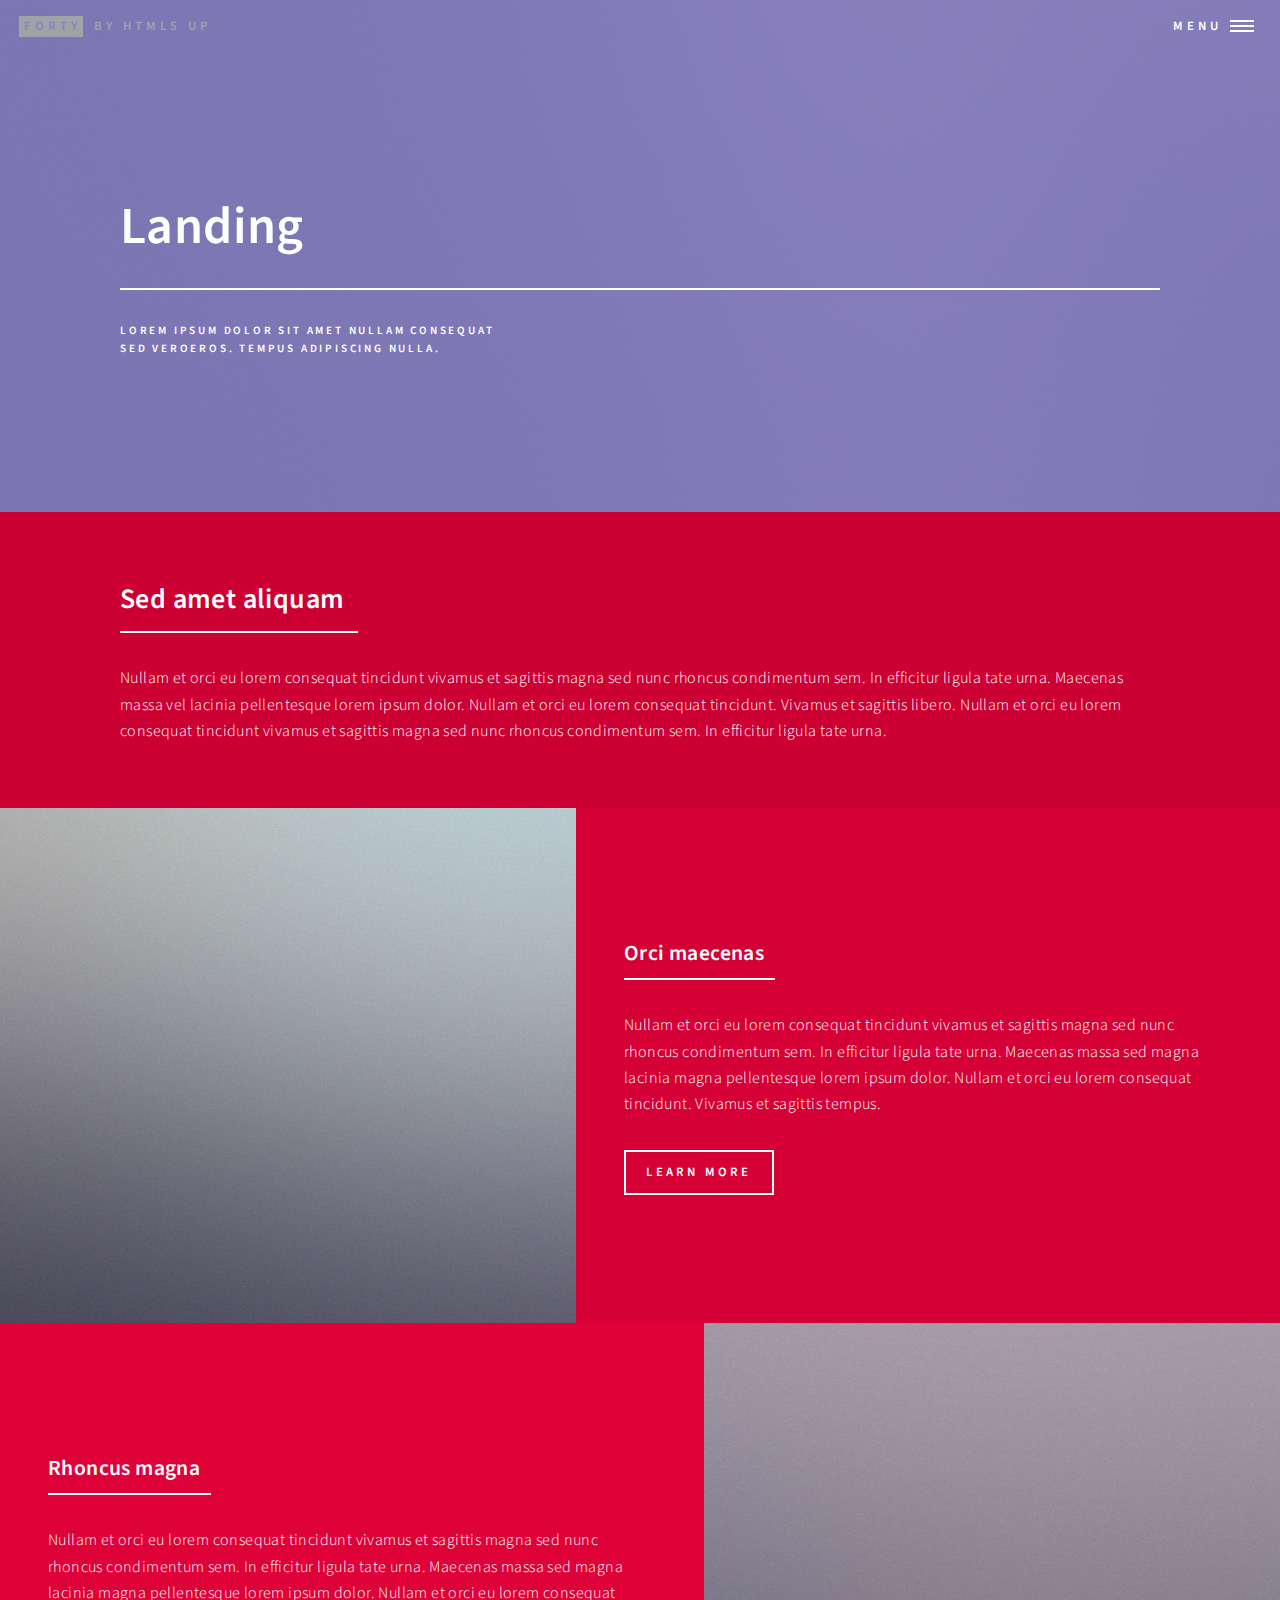
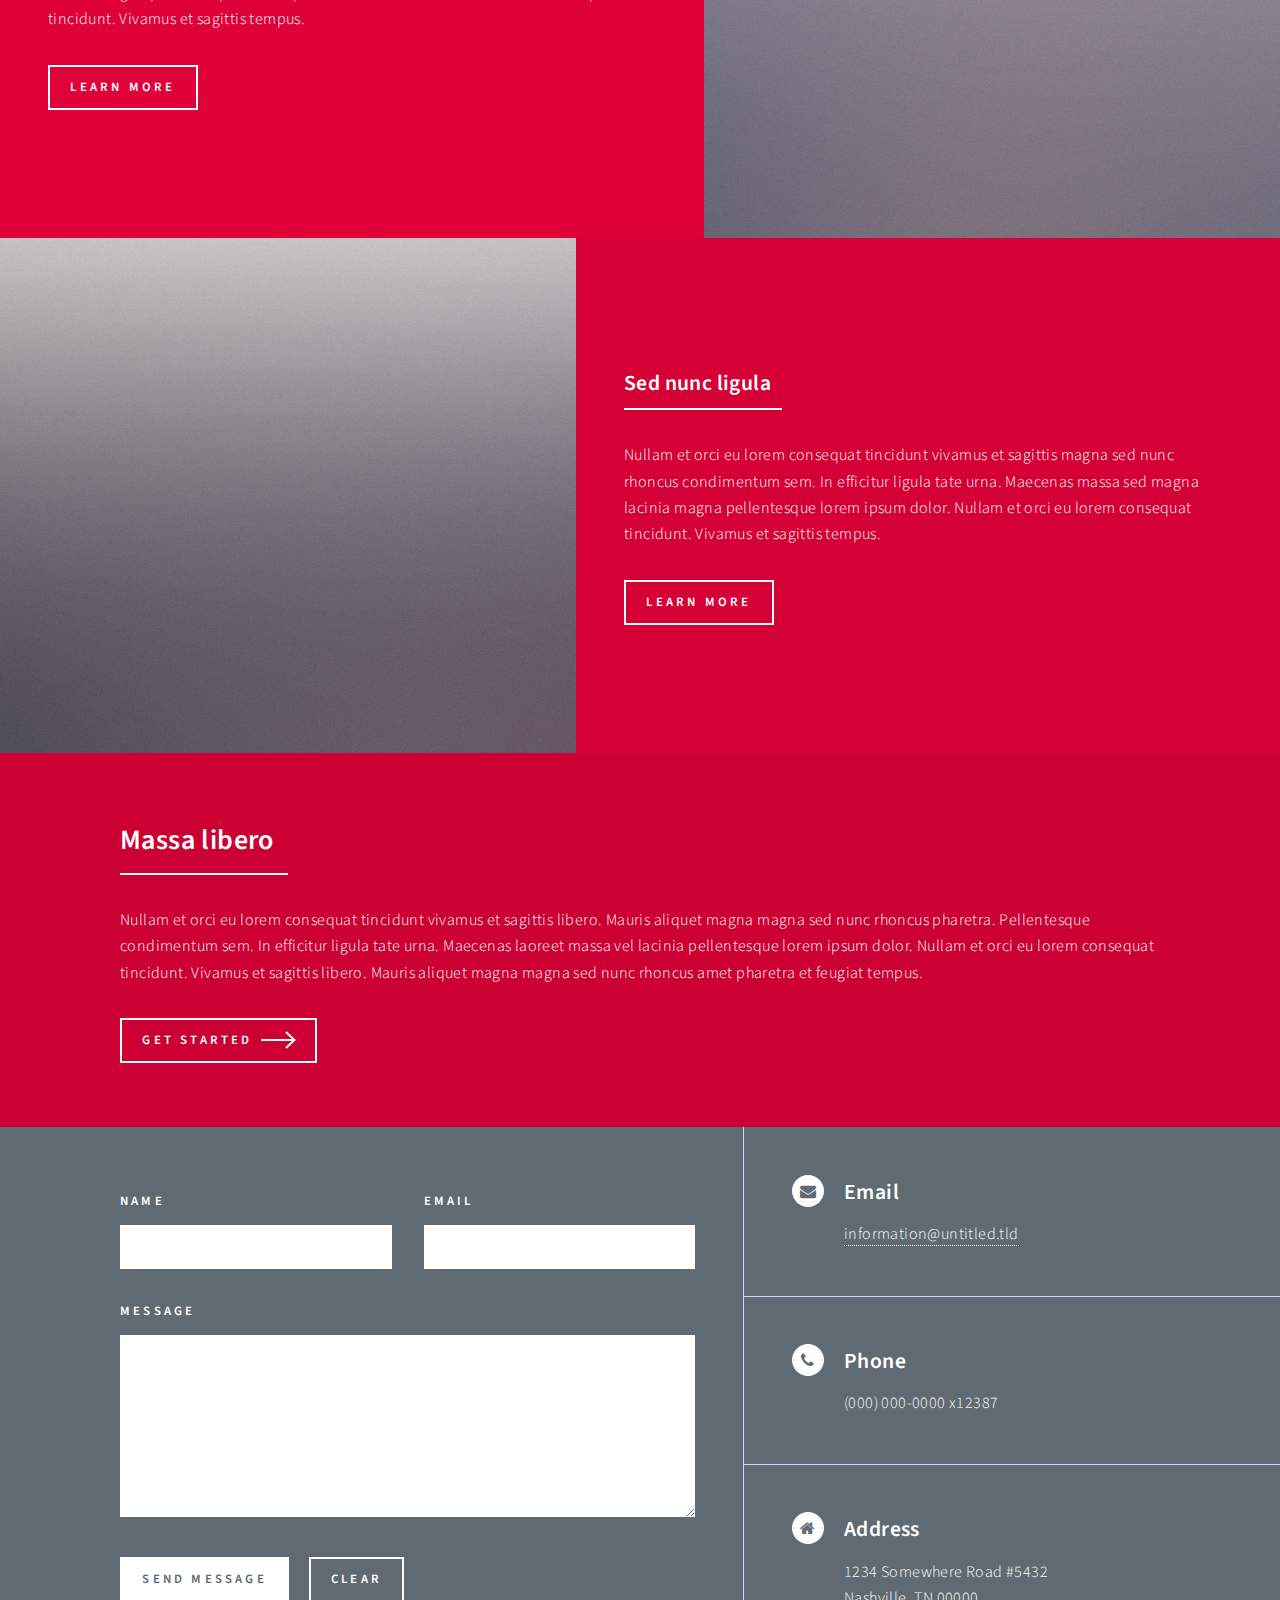
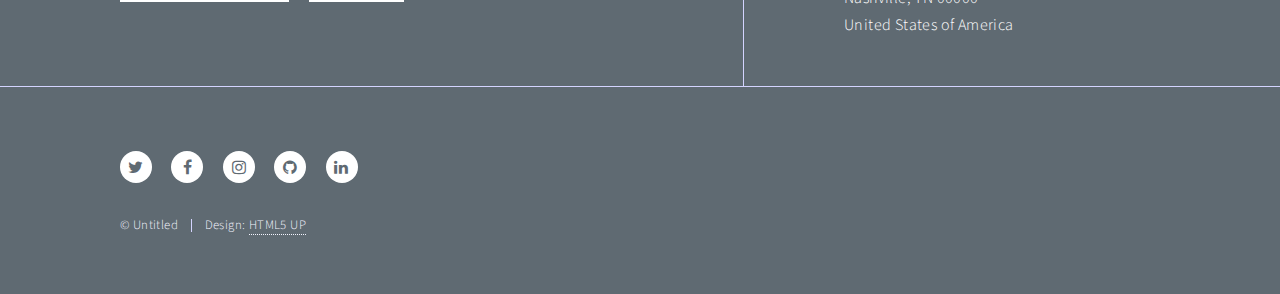
==== class16.html @ 1f958212 "initial commit" ====
<!DOCTYPE HTML>
<!--
	Forty by HTML5 UP
	html5up.net | @ajlkn
	Free for personal and commercial use under the CCA 3.0 license (html5up.net/license)
-->
<html>
	<head>
		<title>Landing - Forty by HTML5 UP</title>
		<meta charset="utf-8" />
		<meta name="viewport" content="width=device-width, initial-scale=1, user-scalable=no" />
		<!--[if lte IE 8]><script src="assets/js/ie/html5shiv.js"></script><![endif]-->
		<link rel="stylesheet" href="assets/css/main.css" />
		<!--[if lte IE 9]><link rel="stylesheet" href="assets/css/ie9.css" /><![endif]-->
		<!--[if lte IE 8]><link rel="stylesheet" href="assets/css/ie8.css" /><![endif]-->
	</head>
	<body>

		<!-- Wrapper -->
			<div id="wrapper">

				<!-- Header -->
				<!-- Note: The "styleN" class below should match that of the banner element. -->
					<header id="header" class="alt style2">
						<a href="index.html" class="logo"><strong>Forty</strong> <span>by HTML5 UP</span></a>
						<nav>
							<a href="#menu">Menu</a>
						</nav>
					</header>

				<!-- Menu -->
					<nav id="menu">
						<ul class="links">
							<li><a href="index.html">Home</a></li>
							<li><a href="landing.html">Landing</a></li>
							<li><a href="generic.html">Generic</a></li>
							<li><a href="elements.html">Elements</a></li>
						</ul>
						<ul class="actions vertical">
							<li><a href="#" class="button special fit">Get Started</a></li>
							<li><a href="#" class="button fit">Log In</a></li>
						</ul>
					</nav>

				<!-- Banner -->
				<!-- Note: The "styleN" class below should match that of the header element. -->
					<section id="banner" class="style2">
						<div class="inner">
							<span class="image">
								<img src="images/pic07.jpg" alt="" />
							</span>
							<header class="major">
								<h1>Landing</h1>
							</header>
							<div class="content">
								<p>Lorem ipsum dolor sit amet nullam consequat<br />
								sed veroeros. tempus adipiscing nulla.</p>
							</div>
						</div>
					</section>

				<!-- Main -->
					<div id="main">

						<!-- One -->
							<section id="one">
								<div class="inner">
									<header class="major">
										<h2>Sed amet aliquam</h2>
									</header>
									<p>Nullam et orci eu lorem consequat tincidunt vivamus et sagittis magna sed nunc rhoncus condimentum sem. In efficitur ligula tate urna. Maecenas massa vel lacinia pellentesque lorem ipsum dolor. Nullam et orci eu lorem consequat tincidunt. Vivamus et sagittis libero. Nullam et orci eu lorem consequat tincidunt vivamus et sagittis magna sed nunc rhoncus condimentum sem. In efficitur ligula tate urna.</p>
								</div>
							</section>

						<!-- Two -->
							<section id="two" class="spotlights">
								<section>
									<a href="generic.html" class="image">
										<img src="images/pic08.jpg" alt="" data-position="center center" />
									</a>
									<div class="content">
										<div class="inner">
											<header class="major">
												<h3>Orci maecenas</h3>
											</header>
											<p>Nullam et orci eu lorem consequat tincidunt vivamus et sagittis magna sed nunc rhoncus condimentum sem. In efficitur ligula tate urna. Maecenas massa sed magna lacinia magna pellentesque lorem ipsum dolor. Nullam et orci eu lorem consequat tincidunt. Vivamus et sagittis tempus.</p>
											<ul class="actions">
												<li><a href="generic.html" class="button">Learn more</a></li>
											</ul>
										</div>
									</div>
								</section>
								<section>
									<a href="generic.html" class="image">
										<img src="images/pic09.jpg" alt="" data-position="top center" />
									</a>
									<div class="content">
										<div class="inner">
											<header class="major">
												<h3>Rhoncus magna</h3>
											</header>
											<p>Nullam et orci eu lorem consequat tincidunt vivamus et sagittis magna sed nunc rhoncus condimentum sem. In efficitur ligula tate urna. Maecenas massa sed magna lacinia magna pellentesque lorem ipsum dolor. Nullam et orci eu lorem consequat tincidunt. Vivamus et sagittis tempus.</p>
											<ul class="actions">
												<li><a href="generic.html" class="button">Learn more</a></li>
											</ul>
										</div>
									</div>
								</section>
								<section>
									<a href="generic.html" class="image">
										<img src="images/pic10.jpg" alt="" data-position="25% 25%" />
									</a>
									<div class="content">
										<div class="inner">
											<header class="major">
												<h3>Sed nunc ligula</h3>
											</header>
											<p>Nullam et orci eu lorem consequat tincidunt vivamus et sagittis magna sed nunc rhoncus condimentum sem. In efficitur ligula tate urna. Maecenas massa sed magna lacinia magna pellentesque lorem ipsum dolor. Nullam et orci eu lorem consequat tincidunt. Vivamus et sagittis tempus.</p>
											<ul class="actions">
												<li><a href="generic.html" class="button">Learn more</a></li>
											</ul>
										</div>
									</div>
								</section>
							</section>

						<!-- Three -->
							<section id="three">
								<div class="inner">
									<header class="major">
										<h2>Massa libero</h2>
									</header>
									<p>Nullam et orci eu lorem consequat tincidunt vivamus et sagittis libero. Mauris aliquet magna magna sed nunc rhoncus pharetra. Pellentesque condimentum sem. In efficitur ligula tate urna. Maecenas laoreet massa vel lacinia pellentesque lorem ipsum dolor. Nullam et orci eu lorem consequat tincidunt. Vivamus et sagittis libero. Mauris aliquet magna magna sed nunc rhoncus amet pharetra et feugiat tempus.</p>
									<ul class="actions">
										<li><a href="generic.html" class="button next">Get Started</a></li>
									</ul>
								</div>
							</section>

					</div>

				<!-- Contact -->
					<section id="contact">
						<div class="inner">
							<section>
								<form method="post" action="#">
									<div class="field half first">
										<label for="name">Name</label>
										<input type="text" name="name" id="name" />
									</div>
									<div class="field half">
										<label for="email">Email</label>
										<input type="text" name="email" id="email" />
									</div>
									<div class="field">
										<label for="message">Message</label>
										<textarea name="message" id="message" rows="6"></textarea>
									</div>
									<ul class="actions">
										<li><input type="submit" value="Send Message" class="special" /></li>
										<li><input type="reset" value="Clear" /></li>
									</ul>
								</form>
							</section>
							<section class="split">
								<section>
									<div class="contact-method">
										<span class="icon alt fa-envelope"></span>
										<h3>Email</h3>
										<a href="#">information@untitled.tld</a>
									</div>
								</section>
								<section>
									<div class="contact-method">
										<span class="icon alt fa-phone"></span>
										<h3>Phone</h3>
										<span>(000) 000-0000 x12387</span>
									</div>
								</section>
								<section>
									<div class="contact-method">
										<span class="icon alt fa-home"></span>
										<h3>Address</h3>
										<span>1234 Somewhere Road #5432<br />
										Nashville, TN 00000<br />
										United States of America</span>
									</div>
								</section>
							</section>
						</div>
					</section>

				<!-- Footer -->
					<footer id="footer">
						<div class="inner">
							<ul class="icons">
								<li><a href="#" class="icon alt fa-twitter"><span class="label">Twitter</span></a></li>
								<li><a href="#" class="icon alt fa-facebook"><span class="label">Facebook</span></a></li>
								<li><a href="#" class="icon alt fa-instagram"><span class="label">Instagram</span></a></li>
								<li><a href="#" class="icon alt fa-github"><span class="label">GitHub</span></a></li>
								<li><a href="#" class="icon alt fa-linkedin"><span class="label">LinkedIn</span></a></li>
							</ul>
							<ul class="copyright">
								<li>&copy; Untitled</li><li>Design: <a href="https://html5up.net">HTML5 UP</a></li>
							</ul>
						</div>
					</footer>

			</div>

		<!-- Scripts -->
			<script src="assets/js/jquery.min.js"></script>
			<script src="assets/js/jquery.scrolly.min.js"></script>
			<script src="assets/js/jquery.scrollex.min.js"></script>
			<script src="assets/js/skel.min.js"></script>
			<script src="assets/js/util.js"></script>
			<!--[if lte IE 8]><script src="assets/js/ie/respond.min.js"></script><![endif]-->
			<script src="assets/js/main.js"></script>

	</body>
</html>
---- assets/css/main.css ----
@import url(font-awesome.min.css);
@import url("https://fonts.googleapis.com/css?family=Source+Sans+Pro:300,300italic,600,600italic");
/*
	Forty by HTML5 UP
	html5up.net | @ajlkn
	Free for personal and commercial use under the CCA 3.0 license (html5up.net/license)
*/
/* Reset */
html, body, div, span, applet, object, iframe, h1, h2, h3, h4, h5, h6, p, blockquote, pre, a, abbr, acronym, address, big, cite, code, del, dfn, em, img, ins, kbd, q, s, samp, small, strike, strong, sub, sup, tt, var, b, u, i, center, dl, dt, dd, ol, ul, li, fieldset, form, label, legend, table, caption, tbody, tfoot, thead, tr, th, td, article, aside, canvas, details, embed, figure, figcaption, footer, header, hgroup, menu, nav, output, ruby, section, summary, time, mark, audio, video {
  margin: 0;
  padding: 0;
  border: 0;
  font-size: 100%;
  font: inherit;
  vertical-align: baseline; }

article, aside, details, figcaption, figure, footer, header, hgroup, menu, nav, section {
  display: block; }

body {
  line-height: 1; }

ol, ul {
  list-style: none; }

blockquote, q {
  quotes: none; }

blockquote:before, blockquote:after, q:before, q:after {
  content: '';
  content: none; }

table {
  border-collapse: collapse;
  border-spacing: 0; }

body {
  -webkit-text-size-adjust: none; }

/* Box Model */
*, *:before, *:after {
  -moz-box-sizing: border-box;
  -webkit-box-sizing: border-box;
  box-sizing: border-box; }

/* Grid */
.row {
  border-bottom: solid 1px transparent;
  -moz-box-sizing: border-box;
  -webkit-box-sizing: border-box;
  box-sizing: border-box; }

.row > * {
  float: left;
  -moz-box-sizing: border-box;
  -webkit-box-sizing: border-box;
  box-sizing: border-box; }

.row:after, .row:before {
  content: '';
  display: block;
  clear: both;
  height: 0; }

.row.uniform > * > :first-child {
  margin-top: 0; }

.row.uniform > * > :last-child {
  margin-bottom: 0; }

.row.\30 \25  > * {
  padding: 0 0 0 0em; }

.row.\30 \25 {
  margin: 0 0 -1px 0em; }

.row.uniform.\30 \25  > * {
  padding: 0em 0 0 0em; }

.row.uniform.\30 \25 {
  margin: 0em 0 -1px 0em; }

.row > * {
  padding: 0 0 0 2em; }

.row {
  margin: 0 0 -1px -2em; }

.row.uniform > * {
  padding: 2em 0 0 2em; }

.row.uniform {
  margin: -2em 0 -1px -2em; }

.row.\32 00\25  > * {
  padding: 0 0 0 4em; }

.row.\32 00\25 {
  margin: 0 0 -1px -4em; }

.row.uniform.\32 00\25  > * {
  padding: 4em 0 0 4em; }

.row.uniform.\32 00\25 {
  margin: -4em 0 -1px -4em; }

.row.\31 50\25  > * {
  padding: 0 0 0 3em; }

.row.\31 50\25 {
  margin: 0 0 -1px -3em; }

.row.uniform.\31 50\25  > * {
  padding: 3em 0 0 3em; }

.row.uniform.\31 50\25 {
  margin: -3em 0 -1px -3em; }

.row.\35 0\25  > * {
  padding: 0 0 0 1em; }

.row.\35 0\25 {
  margin: 0 0 -1px -1em; }

.row.uniform.\35 0\25  > * {
  padding: 1em 0 0 1em; }

.row.uniform.\35 0\25 {
  margin: -1em 0 -1px -1em; }

.row.\32 5\25  > * {
  padding: 0 0 0 0.5em; }

.row.\32 5\25 {
  margin: 0 0 -1px -0.5em; }

.row.uniform.\32 5\25  > * {
  padding: 0.5em 0 0 0.5em; }

.row.uniform.\32 5\25 {
  margin: -0.5em 0 -1px -0.5em; }

.\31 2u, .\31 2u\24 {
  width: 100%;
  clear: none;
  margin-left: 0; }

.\31 1u, .\31 1u\24 {
  width: 91.6666666667%;
  clear: none;
  margin-left: 0; }

.\31 0u, .\31 0u\24 {
  width: 83.3333333333%;
  clear: none;
  margin-left: 0; }

.\39 u, .\39 u\24 {
  width: 75%;
  clear: none;
  margin-left: 0; }

.\38 u, .\38 u\24 {
  width: 66.6666666667%;
  clear: none;
  margin-left: 0; }

.\37 u, .\37 u\24 {
  width: 58.3333333333%;
  clear: none;
  margin-left: 0; }

.\36 u, .\36 u\24 {
  width: 50%;
  clear: none;
  margin-left: 0; }

.\35 u, .\35 u\24 {
  width: 41.6666666667%;
  clear: none;
  margin-left: 0; }

.\34 u, .\34 u\24 {
  width: 33.3333333333%;
  clear: none;
  margin-left: 0; }

.\33 u, .\33 u\24 {
  width: 25%;
  clear: none;
  margin-left: 0; }

.\32 u, .\32 u\24 {
  width: 16.6666666667%;
  clear: none;
  margin-left: 0; }

.\31 u, .\31 u\24 {
  width: 8.3333333333%;
  clear: none;
  margin-left: 0; }

.\31 2u\24  + *,
.\31 1u\24  + *,
.\31 0u\24  + *,
.\39 u\24  + *,
.\38 u\24  + *,
.\37 u\24  + *,
.\36 u\24  + *,
.\35 u\24  + *,
.\34 u\24  + *,
.\33 u\24  + *,
.\32 u\24  + *,
.\31 u\24  + * {
  clear: left; }

.\-11u {
  margin-left: 91.66667%; }

.\-10u {
  margin-left: 83.33333%; }

.\-9u {
  margin-left: 75%; }

.\-8u {
  margin-left: 66.66667%; }

.\-7u {
  margin-left: 58.33333%; }

.\-6u {
  margin-left: 50%; }

.\-5u {
  margin-left: 41.66667%; }

.\-4u {
  margin-left: 33.33333%; }

.\-3u {
  margin-left: 25%; }

.\-2u {
  margin-left: 16.66667%; }

.\-1u {
  margin-left: 8.33333%; }

@media screen and (max-width: 1680px) {
  .row > * {
    padding: 0 0 0 2em; }

  .row {
    margin: 0 0 -1px -2em; }

  .row.uniform > * {
    padding: 2em 0 0 2em; }

  .row.uniform {
    margin: -2em 0 -1px -2em; }

  .row.\32 00\25  > * {
    padding: 0 0 0 4em; }

  .row.\32 00\25 {
    margin: 0 0 -1px -4em; }

  .row.uniform.\32 00\25  > * {
    padding: 4em 0 0 4em; }

  .row.uniform.\32 00\25 {
    margin: -4em 0 -1px -4em; }

  .row.\31 50\25  > * {
    padding: 0 0 0 3em; }

  .row.\31 50\25 {
    margin: 0 0 -1px -3em; }

  .row.uniform.\31 50\25  > * {
    padding: 3em 0 0 3em; }

  .row.uniform.\31 50\25 {
    margin: -3em 0 -1px -3em; }

  .row.\35 0\25  > * {
    padding: 0 0 0 1em; }

  .row.\35 0\25 {
    margin: 0 0 -1px -1em; }

  .row.uniform.\35 0\25  > * {
    padding: 1em 0 0 1em; }

  .row.uniform.\35 0\25 {
    margin: -1em 0 -1px -1em; }

  .row.\32 5\25  > * {
    padding: 0 0 0 0.5em; }

  .row.\32 5\25 {
    margin: 0 0 -1px -0.5em; }

  .row.uniform.\32 5\25  > * {
    padding: 0.5em 0 0 0.5em; }

  .row.uniform.\32 5\25 {
    margin: -0.5em 0 -1px -0.5em; }

  .\31 2u\28xlarge\29, .\31 2u\24\28xlarge\29 {
    width: 100%;
    clear: none;
    margin-left: 0; }

  .\31 1u\28xlarge\29, .\31 1u\24\28xlarge\29 {
    width: 91.6666666667%;
    clear: none;
    margin-left: 0; }

  .\31 0u\28xlarge\29, .\31 0u\24\28xlarge\29 {
    width: 83.3333333333%;
    clear: none;
    margin-left: 0; }

  .\39 u\28xlarge\29, .\39 u\24\28xlarge\29 {
    width: 75%;
    clear: none;
    margin-left: 0; }

  .\38 u\28xlarge\29, .\38 u\24\28xlarge\29 {
    width: 66.6666666667%;
    clear: none;
    margin-left: 0; }

  .\37 u\28xlarge\29, .\37 u\24\28xlarge\29 {
    width: 58.3333333333%;
    clear: none;
    margin-left: 0; }

  .\36 u\28xlarge\29, .\36 u\24\28xlarge\29 {
    width: 50%;
    clear: none;
    margin-left: 0; }

  .\35 u\28xlarge\29, .\35 u\24\28xlarge\29 {
    width: 41.6666666667%;
    clear: none;
    margin-left: 0; }

  .\34 u\28xlarge\29, .\34 u\24\28xlarge\29 {
    width: 33.3333333333%;
    clear: none;
    margin-left: 0; }

  .\33 u\28xlarge\29, .\33 u\24\28xlarge\29 {
    width: 25%;
    clear: none;
    margin-left: 0; }

  .\32 u\28xlarge\29, .\32 u\24\28xlarge\29 {
    width: 16.6666666667%;
    clear: none;
    margin-left: 0; }

  .\31 u\28xlarge\29, .\31 u\24\28xlarge\29 {
    width: 8.3333333333%;
    clear: none;
    margin-left: 0; }

  .\31 2u\24\28xlarge\29  + *,
  .\31 1u\24\28xlarge\29  + *,
  .\31 0u\24\28xlarge\29  + *,
  .\39 u\24\28xlarge\29  + *,
  .\38 u\24\28xlarge\29  + *,
  .\37 u\24\28xlarge\29  + *,
  .\36 u\24\28xlarge\29  + *,
  .\35 u\24\28xlarge\29  + *,
  .\34 u\24\28xlarge\29  + *,
  .\33 u\24\28xlarge\29  + *,
  .\32 u\24\28xlarge\29  + *,
  .\31 u\24\28xlarge\29  + * {
    clear: left; }

  .\-11u\28xlarge\29 {
    margin-left: 91.66667%; }

  .\-10u\28xlarge\29 {
    margin-left: 83.33333%; }

  .\-9u\28xlarge\29 {
    margin-left: 75%; }

  .\-8u\28xlarge\29 {
    margin-left: 66.66667%; }

  .\-7u\28xlarge\29 {
    margin-left: 58.33333%; }

  .\-6u\28xlarge\29 {
    margin-left: 50%; }

  .\-5u\28xlarge\29 {
    margin-left: 41.66667%; }

  .\-4u\28xlarge\29 {
    margin-left: 33.33333%; }

  .\-3u\28xlarge\29 {
    margin-left: 25%; }

  .\-2u\28xlarge\29 {
    margin-left: 16.66667%; }

  .\-1u\28xlarge\29 {
    margin-left: 8.33333%; } }
@media screen and (max-width: 1280px) {
  .row > * {
    padding: 0 0 0 1.5em; }

  .row {
    margin: 0 0 -1px -1.5em; }

  .row.uniform > * {
    padding: 1.5em 0 0 1.5em; }

  .row.uniform {
    margin: -1.5em 0 -1px -1.5em; }

  .row.\32 00\25  > * {
    padding: 0 0 0 3em; }

  .row.\32 00\25 {
    margin: 0 0 -1px -3em; }

  .row.uniform.\32 00\25  > * {
    padding: 3em 0 0 3em; }

  .row.uniform.\32 00\25 {
    margin: -3em 0 -1px -3em; }

  .row.\31 50\25  > * {
    padding: 0 0 0 2.25em; }

  .row.\31 50\25 {
    margin: 0 0 -1px -2.25em; }

  .row.uniform.\31 50\25  > * {
    padding: 2.25em 0 0 2.25em; }

  .row.uniform.\31 50\25 {
    margin: -2.25em 0 -1px -2.25em; }

  .row.\35 0\25  > * {
    padding: 0 0 0 0.75em; }

  .row.\35 0\25 {
    margin: 0 0 -1px -0.75em; }

  .row.uniform.\35 0\25  > * {
    padding: 0.75em 0 0 0.75em; }

  .row.uniform.\35 0\25 {
    margin: -0.75em 0 -1px -0.75em; }

  .row.\32 5\25  > * {
    padding: 0 0 0 0.375em; }

  .row.\32 5\25 {
    margin: 0 0 -1px -0.375em; }

  .row.uniform.\32 5\25  > * {
    padding: 0.375em 0 0 0.375em; }

  .row.uniform.\32 5\25 {
    margin: -0.375em 0 -1px -0.375em; }

  .\31 2u\28large\29, .\31 2u\24\28large\29 {
    width: 100%;
    clear: none;
    margin-left: 0; }

  .\31 1u\28large\29, .\31 1u\24\28large\29 {
    width: 91.6666666667%;
    clear: none;
    margin-left: 0; }

  .\31 0u\28large\29, .\31 0u\24\28large\29 {
    width: 83.3333333333%;
    clear: none;
    margin-left: 0; }

  .\39 u\28large\29, .\39 u\24\28large\29 {
    width: 75%;
    clear: none;
    margin-left: 0; }

  .\38 u\28large\29, .\38 u\24\28large\29 {
    width: 66.6666666667%;
    clear: none;
    margin-left: 0; }

  .\37 u\28large\29, .\37 u\24\28large\29 {
    width: 58.3333333333%;
    clear: none;
    margin-left: 0; }

  .\36 u\28large\29, .\36 u\24\28large\29 {
    width: 50%;
    clear: none;
    margin-left: 0; }

  .\35 u\28large\29, .\35 u\24\28large\29 {
    width: 41.6666666667%;
    clear: none;
    margin-left: 0; }

  .\34 u\28large\29, .\34 u\24\28large\29 {
    width: 33.3333333333%;
    clear: none;
    margin-left: 0; }

  .\33 u\28large\29, .\33 u\24\28large\29 {
    width: 25%;
    clear: none;
    margin-left: 0; }

  .\32 u\28large\29, .\32 u\24\28large\29 {
    width: 16.6666666667%;
    clear: none;
    margin-left: 0; }

  .\31 u\28large\29, .\31 u\24\28large\29 {
    width: 8.3333333333%;
    clear: none;
    margin-left: 0; }

  .\31 2u\24\28large\29  + *,
  .\31 1u\24\28large\29  + *,
  .\31 0u\24\28large\29  + *,
  .\39 u\24\28large\29  + *,
  .\38 u\24\28large\29  + *,
  .\37 u\24\28large\29  + *,
  .\36 u\24\28large\29  + *,
  .\35 u\24\28large\29  + *,
  .\34 u\24\28large\29  + *,
  .\33 u\24\28large\29  + *,
  .\32 u\24\28large\29  + *,
  .\31 u\24\28large\29  + * {
    clear: left; }

  .\-11u\28large\29 {
    margin-left: 91.66667%; }

  .\-10u\28large\29 {
    margin-left: 83.33333%; }

  .\-9u\28large\29 {
    margin-left: 75%; }

  .\-8u\28large\29 {
    margin-left: 66.66667%; }

  .\-7u\28large\29 {
    margin-left: 58.33333%; }

  .\-6u\28large\29 {
    margin-left: 50%; }

  .\-5u\28large\29 {
    margin-left: 41.66667%; }

  .\-4u\28large\29 {
    margin-left: 33.33333%; }

  .\-3u\28large\29 {
    margin-left: 25%; }

  .\-2u\28large\29 {
    margin-left: 16.66667%; }

  .\-1u\28large\29 {
    margin-left: 8.33333%; } }
@media screen and (max-width: 980px) {
  .row > * {
    padding: 0 0 0 1.5em; }

  .row {
    margin: 0 0 -1px -1.5em; }

  .row.uniform > * {
    padding: 1.5em 0 0 1.5em; }

  .row.uniform {
    margin: -1.5em 0 -1px -1.5em; }

  .row.\32 00\25  > * {
    padding: 0 0 0 3em; }

  .row.\32 00\25 {
    margin: 0 0 -1px -3em; }

  .row.uniform.\32 00\25  > * {
    padding: 3em 0 0 3em; }

  .row.uniform.\32 00\25 {
    margin: -3em 0 -1px -3em; }

  .row.\31 50\25  > * {
    padding: 0 0 0 2.25em; }

  .row.\31 50\25 {
    margin: 0 0 -1px -2.25em; }

  .row.uniform.\31 50\25  > * {
    padding: 2.25em 0 0 2.25em; }

  .row.uniform.\31 50\25 {
    margin: -2.25em 0 -1px -2.25em; }

  .row.\35 0\25  > * {
    padding: 0 0 0 0.75em; }

  .row.\35 0\25 {
    margin: 0 0 -1px -0.75em; }

  .row.uniform.\35 0\25  > * {
    padding: 0.75em 0 0 0.75em; }

  .row.uniform.\35 0\25 {
    margin: -0.75em 0 -1px -0.75em; }

  .row.\32 5\25  > * {
    padding: 0 0 0 0.375em; }

  .row.\32 5\25 {
    margin: 0 0 -1px -0.375em; }

  .row.uniform.\32 5\25  > * {
    padding: 0.375em 0 0 0.375em; }

  .row.uniform.\32 5\25 {
    margin: -0.375em 0 -1px -0.375em; }

  .\31 2u\28medium\29, .\31 2u\24\28medium\29 {
    width: 100%;
    clear: none;
    margin-left: 0; }

  .\31 1u\28medium\29, .\31 1u\24\28medium\29 {
    width: 91.6666666667%;
    clear: none;
    margin-left: 0; }

  .\31 0u\28medium\29, .\31 0u\24\28medium\29 {
    width: 83.3333333333%;
    clear: none;
    margin-left: 0; }

  .\39 u\28medium\29, .\39 u\24\28medium\29 {
    width: 75%;
    clear: none;
    margin-left: 0; }

  .\38 u\28medium\29, .\38 u\24\28medium\29 {
    width: 66.6666666667%;
    clear: none;
    margin-left: 0; }

  .\37 u\28medium\29, .\37 u\24\28medium\29 {
    width: 58.3333333333%;
    clear: none;
    margin-left: 0; }

  .\36 u\28medium\29, .\36 u\24\28medium\29 {
    width: 50%;
    clear: none;
    margin-left: 0; }

  .\35 u\28medium\29, .\35 u\24\28medium\29 {
    width: 41.6666666667%;
    clear: none;
    margin-left: 0; }

  .\34 u\28medium\29, .\34 u\24\28medium\29 {
    width: 33.3333333333%;
    clear: none;
    margin-left: 0; }

  .\33 u\28medium\29, .\33 u\24\28medium\29 {
    width: 25%;
    clear: none;
    margin-left: 0; }

  .\32 u\28medium\29, .\32 u\24\28medium\29 {
    width: 16.6666666667%;
    clear: none;
    margin-left: 0; }

  .\31 u\28medium\29, .\31 u\24\28medium\29 {
    width: 8.3333333333%;
    clear: none;
    margin-left: 0; }

  .\31 2u\24\28medium\29  + *,
  .\31 1u\24\28medium\29  + *,
  .\31 0u\24\28medium\29  + *,
  .\39 u\24\28medium\29  + *,
  .\38 u\24\28medium\29  + *,
  .\37 u\24\28medium\29  + *,
  .\36 u\24\28medium\29  + *,
  .\35 u\24\28medium\29  + *,
  .\34 u\24\28medium\29  + *,
  .\33 u\24\28medium\29  + *,
  .\32 u\24\28medium\29  + *,
  .\31 u\24\28medium\29  + * {
    clear: left; }

  .\-11u\28medium\29 {
    margin-left: 91.66667%; }

  .\-10u\28medium\29 {
    margin-left: 83.33333%; }

  .\-9u\28medium\29 {
    margin-left: 75%; }

  .\-8u\28medium\29 {
    margin-left: 66.66667%; }

  .\-7u\28medium\29 {
    margin-left: 58.33333%; }

  .\-6u\28medium\29 {
    margin-left: 50%; }

  .\-5u\28medium\29 {
    margin-left: 41.66667%; }

  .\-4u\28medium\29 {
    margin-left: 33.33333%; }

  .\-3u\28medium\29 {
    margin-left: 25%; }

  .\-2u\28medium\29 {
    margin-left: 16.66667%; }

  .\-1u\28medium\29 {
    margin-left: 8.33333%; } }
@media screen and (max-width: 736px) {
  .row > * {
    padding: 0 0 0 1.25em; }

  .row {
    margin: 0 0 -1px -1.25em; }

  .row.uniform > * {
    padding: 1.25em 0 0 1.25em; }

  .row.uniform {
    margin: -1.25em 0 -1px -1.25em; }

  .row.\32 00\25  > * {
    padding: 0 0 0 2.5em; }

  .row.\32 00\25 {
    margin: 0 0 -1px -2.5em; }

  .row.uniform.\32 00\25  > * {
    padding: 2.5em 0 0 2.5em; }

  .row.uniform.\32 00\25 {
    margin: -2.5em 0 -1px -2.5em; }

  .row.\31 50\25  > * {
    padding: 0 0 0 1.875em; }

  .row.\31 50\25 {
    margin: 0 0 -1px -1.875em; }

  .row.uniform.\31 50\25  > * {
    padding: 1.875em 0 0 1.875em; }

  .row.uniform.\31 50\25 {
    margin: -1.875em 0 -1px -1.875em; }

  .row.\35 0\25  > * {
    padding: 0 0 0 0.625em; }

  .row.\35 0\25 {
    margin: 0 0 -1px -0.625em; }

  .row.uniform.\35 0\25  > * {
    padding: 0.625em 0 0 0.625em; }

  .row.uniform.\35 0\25 {
    margin: -0.625em 0 -1px -0.625em; }

  .row.\32 5\25  > * {
    padding: 0 0 0 0.3125em; }

  .row.\32 5\25 {
    margin: 0 0 -1px -0.3125em; }

  .row.uniform.\32 5\25  > * {
    padding: 0.3125em 0 0 0.3125em; }

  .row.uniform.\32 5\25 {
    margin: -0.3125em 0 -1px -0.3125em; }

  .\31 2u\28small\29, .\31 2u\24\28small\29 {
    width: 100%;
    clear: none;
    margin-left: 0; }

  .\31 1u\28small\29, .\31 1u\24\28small\29 {
    width: 91.6666666667%;
    clear: none;
    margin-left: 0; }

  .\31 0u\28small\29, .\31 0u\24\28small\29 {
    width: 83.3333333333%;
    clear: none;
    margin-left: 0; }

  .\39 u\28small\29, .\39 u\24\28small\29 {
    width: 75%;
    clear: none;
    margin-left: 0; }

  .\38 u\28small\29, .\38 u\24\28small\29 {
    width: 66.6666666667%;
    clear: none;
    margin-left: 0; }

  .\37 u\28small\29, .\37 u\24\28small\29 {
    width: 58.3333333333%;
    clear: none;
    margin-left: 0; }

  .\36 u\28small\29, .\36 u\24\28small\29 {
    width: 50%;
    clear: none;
    margin-left: 0; }

  .\35 u\28small\29, .\35 u\24\28small\29 {
    width: 41.6666666667%;
    clear: none;
    margin-left: 0; }

  .\34 u\28small\29, .\34 u\24\28small\29 {
    width: 33.3333333333%;
    clear: none;
    margin-left: 0; }

  .\33 u\28small\29, .\33 u\24\28small\29 {
    width: 25%;
    clear: none;
    margin-left: 0; }

  .\32 u\28small\29, .\32 u\24\28small\29 {
    width: 16.6666666667%;
    clear: none;
    margin-left: 0; }

  .\31 u\28small\29, .\31 u\24\28small\29 {
    width: 8.3333333333%;
    clear: none;
    margin-left: 0; }

  .\31 2u\24\28small\29  + *,
  .\31 1u\24\28small\29  + *,
  .\31 0u\24\28small\29  + *,
  .\39 u\24\28small\29  + *,
  .\38 u\24\28small\29  + *,
  .\37 u\24\28small\29  + *,
  .\36 u\24\28small\29  + *,
  .\35 u\24\28small\29  + *,
  .\34 u\24\28small\29  + *,
  .\33 u\24\28small\29  + *,
  .\32 u\24\28small\29  + *,
  .\31 u\24\28small\29  + * {
    clear: left; }

  .\-11u\28small\29 {
    margin-left: 91.66667%; }

  .\-10u\28small\29 {
    margin-left: 83.33333%; }

  .\-9u\28small\29 {
    margin-left: 75%; }

  .\-8u\28small\29 {
    margin-left: 66.66667%; }

  .\-7u\28small\29 {
    margin-left: 58.33333%; }

  .\-6u\28small\29 {
    margin-left: 50%; }

  .\-5u\28small\29 {
    margin-left: 41.66667%; }

  .\-4u\28small\29 {
    margin-left: 33.33333%; }

  .\-3u\28small\29 {
    margin-left: 25%; }

  .\-2u\28small\29 {
    margin-left: 16.66667%; }

  .\-1u\28small\29 {
    margin-left: 8.33333%; } }
@media screen and (max-width: 480px) {
  .row > * {
    padding: 0 0 0 1.25em; }

  .row {
    margin: 0 0 -1px -1.25em; }

  .row.uniform > * {
    padding: 1.25em 0 0 1.25em; }

  .row.uniform {
    margin: -1.25em 0 -1px -1.25em; }

  .row.\32 00\25  > * {
    padding: 0 0 0 2.5em; }

  .row.\32 00\25 {
    margin: 0 0 -1px -2.5em; }

  .row.uniform.\32 00\25  > * {
    padding: 2.5em 0 0 2.5em; }

  .row.uniform.\32 00\25 {
    margin: -2.5em 0 -1px -2.5em; }

  .row.\31 50\25  > * {
    padding: 0 0 0 1.875em; }

  .row.\31 50\25 {
    margin: 0 0 -1px -1.875em; }

  .row.uniform.\31 50\25  > * {
    padding: 1.875em 0 0 1.875em; }

  .row.uniform.\31 50\25 {
    margin: -1.875em 0 -1px -1.875em; }

  .row.\35 0\25  > * {
    padding: 0 0 0 0.625em; }

  .row.\35 0\25 {
    margin: 0 0 -1px -0.625em; }

  .row.uniform.\35 0\25  > * {
    padding: 0.625em 0 0 0.625em; }

  .row.uniform.\35 0\25 {
    margin: -0.625em 0 -1px -0.625em; }

  .row.\32 5\25  > * {
    padding: 0 0 0 0.3125em; }

  .row.\32 5\25 {
    margin: 0 0 -1px -0.3125em; }

  .row.uniform.\32 5\25  > * {
    padding: 0.3125em 0 0 0.3125em; }

  .row.uniform.\32 5\25 {
    margin: -0.3125em 0 -1px -0.3125em; }

  .\31 2u\28xsmall\29, .\31 2u\24\28xsmall\29 {
    width: 100%;
    clear: none;
    margin-left: 0; }

  .\31 1u\28xsmall\29, .\31 1u\24\28xsmall\29 {
    width: 91.6666666667%;
    clear: none;
    margin-left: 0; }

  .\31 0u\28xsmall\29, .\31 0u\24\28xsmall\29 {
    width: 83.3333333333%;
    clear: none;
    margin-left: 0; }

  .\39 u\28xsmall\29, .\39 u\24\28xsmall\29 {
    width: 75%;
    clear: none;
    margin-left: 0; }

  .\38 u\28xsmall\29, .\38 u\24\28xsmall\29 {
    width: 66.6666666667%;
    clear: none;
    margin-left: 0; }

  .\37 u\28xsmall\29, .\37 u\24\28xsmall\29 {
    width: 58.3333333333%;
    clear: none;
    margin-left: 0; }

  .\36 u\28xsmall\29, .\36 u\24\28xsmall\29 {
    width: 50%;
    clear: none;
    margin-left: 0; }

  .\35 u\28xsmall\29, .\35 u\24\28xsmall\29 {
    width: 41.6666666667%;
    clear: none;
    margin-left: 0; }

  .\34 u\28xsmall\29, .\34 u\24\28xsmall\29 {
    width: 33.3333333333%;
    clear: none;
    margin-left: 0; }

  .\33 u\28xsmall\29, .\33 u\24\28xsmall\29 {
    width: 25%;
    clear: none;
    margin-left: 0; }

  .\32 u\28xsmall\29, .\32 u\24\28xsmall\29 {
    width: 16.6666666667%;
    clear: none;
    margin-left: 0; }

  .\31 u\28xsmall\29, .\31 u\24\28xsmall\29 {
    width: 8.3333333333%;
    clear: none;
    margin-left: 0; }

  .\31 2u\24\28xsmall\29  + *,
  .\31 1u\24\28xsmall\29  + *,
  .\31 0u\24\28xsmall\29  + *,
  .\39 u\24\28xsmall\29  + *,
  .\38 u\24\28xsmall\29  + *,
  .\37 u\24\28xsmall\29  + *,
  .\36 u\24\28xsmall\29  + *,
  .\35 u\24\28xsmall\29  + *,
  .\34 u\24\28xsmall\29  + *,
  .\33 u\24\28xsmall\29  + *,
  .\32 u\24\28xsmall\29  + *,
  .\31 u\24\28xsmall\29  + * {
    clear: left; }

  .\-11u\28xsmall\29 {
    margin-left: 91.66667%; }

  .\-10u\28xsmall\29 {
    margin-left: 83.33333%; }

  .\-9u\28xsmall\29 {
    margin-left: 75%; }

  .\-8u\28xsmall\29 {
    margin-left: 66.66667%; }

  .\-7u\28xsmall\29 {
    margin-left: 58.33333%; }

  .\-6u\28xsmall\29 {
    margin-left: 50%; }

  .\-5u\28xsmall\29 {
    margin-left: 41.66667%; }

  .\-4u\28xsmall\29 {
    margin-left: 33.33333%; }

  .\-3u\28xsmall\29 {
    margin-left: 25%; }

  .\-2u\28xsmall\29 {
    margin-left: 16.66667%; }

  .\-1u\28xsmall\29 {
    margin-left: 8.33333%; } }
@media screen and (max-width: 360px) {
  .row > * {
    padding: 0 0 0 1.25em; }

  .row {
    margin: 0 0 -1px -1.25em; }

  .row.uniform > * {
    padding: 1.25em 0 0 1.25em; }

  .row.uniform {
    margin: -1.25em 0 -1px -1.25em; }

  .row.\32 00\25  > * {
    padding: 0 0 0 2.5em; }

  .row.\32 00\25 {
    margin: 0 0 -1px -2.5em; }

  .row.uniform.\32 00\25  > * {
    padding: 2.5em 0 0 2.5em; }

  .row.uniform.\32 00\25 {
    margin: -2.5em 0 -1px -2.5em; }

  .row.\31 50\25  > * {
    padding: 0 0 0 1.875em; }

  .row.\31 50\25 {
    margin: 0 0 -1px -1.875em; }

  .row.uniform.\31 50\25  > * {
    padding: 1.875em 0 0 1.875em; }

  .row.uniform.\31 50\25 {
    margin: -1.875em 0 -1px -1.875em; }

  .row.\35 0\25  > * {
    padding: 0 0 0 0.625em; }

  .row.\35 0\25 {
    margin: 0 0 -1px -0.625em; }

  .row.uniform.\35 0\25  > * {
    padding: 0.625em 0 0 0.625em; }

  .row.uniform.\35 0\25 {
    margin: -0.625em 0 -1px -0.625em; }

  .row.\32 5\25  > * {
    padding: 0 0 0 0.3125em; }

  .row.\32 5\25 {
    margin: 0 0 -1px -0.3125em; }

  .row.uniform.\32 5\25  > * {
    padding: 0.3125em 0 0 0.3125em; }

  .row.uniform.\32 5\25 {
    margin: -0.3125em 0 -1px -0.3125em; }

  .\31 2u\28xxsmall\29, .\31 2u\24\28xxsmall\29 {
    width: 100%;
    clear: none;
    margin-left: 0; }

  .\31 1u\28xxsmall\29, .\31 1u\24\28xxsmall\29 {
    width: 91.6666666667%;
    clear: none;
    margin-left: 0; }

  .\31 0u\28xxsmall\29, .\31 0u\24\28xxsmall\29 {
    width: 83.3333333333%;
    clear: none;
    margin-left: 0; }

  .\39 u\28xxsmall\29, .\39 u\24\28xxsmall\29 {
    width: 75%;
    clear: none;
    margin-left: 0; }

  .\38 u\28xxsmall\29, .\38 u\24\28xxsmall\29 {
    width: 66.6666666667%;
    clear: none;
    margin-left: 0; }

  .\37 u\28xxsmall\29, .\37 u\24\28xxsmall\29 {
    width: 58.3333333333%;
    clear: none;
    margin-left: 0; }

  .\36 u\28xxsmall\29, .\36 u\24\28xxsmall\29 {
    width: 50%;
    clear: none;
    margin-left: 0; }

  .\35 u\28xxsmall\29, .\35 u\24\28xxsmall\29 {
    width: 41.6666666667%;
    clear: none;
    margin-left: 0; }

  .\34 u\28xxsmall\29, .\34 u\24\28xxsmall\29 {
    width: 33.3333333333%;
    clear: none;
    margin-left: 0; }

  .\33 u\28xxsmall\29, .\33 u\24\28xxsmall\29 {
    width: 25%;
    clear: none;
    margin-left: 0; }

  .\32 u\28xxsmall\29, .\32 u\24\28xxsmall\29 {
    width: 16.6666666667%;
    clear: none;
    margin-left: 0; }

  .\31 u\28xxsmall\29, .\31 u\24\28xxsmall\29 {
    width: 8.3333333333%;
    clear: none;
    margin-left: 0; }

  .\31 2u\24\28xxsmall\29  + *,
  .\31 1u\24\28xxsmall\29  + *,
  .\31 0u\24\28xxsmall\29  + *,
  .\39 u\24\28xxsmall\29  + *,
  .\38 u\24\28xxsmall\29  + *,
  .\37 u\24\28xxsmall\29  + *,
  .\36 u\24\28xxsmall\29  + *,
  .\35 u\24\28xxsmall\29  + *,
  .\34 u\24\28xxsmall\29  + *,
  .\33 u\24\28xxsmall\29  + *,
  .\32 u\24\28xxsmall\29  + *,
  .\31 u\24\28xxsmall\29  + * {
    clear: left; }

  .\-11u\28xxsmall\29 {
    margin-left: 91.66667%; }

  .\-10u\28xxsmall\29 {
    margin-left: 83.33333%; }

  .\-9u\28xxsmall\29 {
    margin-left: 75%; }

  .\-8u\28xxsmall\29 {
    margin-left: 66.66667%; }

  .\-7u\28xxsmall\29 {
    margin-left: 58.33333%; }

  .\-6u\28xxsmall\29 {
    margin-left: 50%; }

  .\-5u\28xxsmall\29 {
    margin-left: 41.66667%; }

  .\-4u\28xxsmall\29 {
    margin-left: 33.33333%; }

  .\-3u\28xxsmall\29 {
    margin-left: 25%; }

  .\-2u\28xxsmall\29 {
    margin-left: 16.66667%; }

  .\-1u\28xxsmall\29 {
    margin-left: 8.33333%; } }
/* Basic */
@-ms-viewport {
  width: device-width; }
body {
  -ms-overflow-style: scrollbar; }

@media screen and (max-width: 480px) {
  html, body {
    min-width: 320px; } }
body {
  background: #5f6a72; }
  body.is-loading *, body.is-loading *:before, body.is-loading *:after {
    -moz-animation: none !important;
    -webkit-animation: none !important;
    -ms-animation: none !important;
    animation: none !important;
    -moz-transition: none !important;
    -webkit-transition: none !important;
    -ms-transition: none !important;
    transition: none !important; }

/* Type */
body, input, select, textarea {
  color: #ffffff;
  font-family: "Source Sans Pro", Helvetica, sans-serif;
  font-size: 17pt;
  font-weight: 300;
  letter-spacing: 0.025em;
  line-height: 1.65; }
  @media screen and (max-width: 1680px) {
    body, input, select, textarea {
      font-size: 14pt; } }
  @media screen and (max-width: 1280px) {
    body, input, select, textarea {
      font-size: 12pt; } }
  @media screen and (max-width: 360px) {
    body, input, select, textarea {
      font-size: 11pt; } }

a {
  -moz-transition: color 0.2s ease-in-out, border-bottom-color 0.2s ease-in-out;
  -webkit-transition: color 0.2s ease-in-out, border-bottom-color 0.2s ease-in-out;
  -ms-transition: color 0.2s ease-in-out, border-bottom-color 0.2s ease-in-out;
  transition: color 0.2s ease-in-out, border-bottom-color 0.2s ease-in-out;
  border-bottom: dotted 1px;
  color: inherit;
  text-decoration: none; }
  a:hover {
    border-bottom-color: transparent;
    color: #a0a3a5 !important; }
  a:active {
    color: #7c7c7c !important; }

strong, b {
  color: #ffffff;
  font-weight: 600; }

em, i {
  font-style: italic; }

p {
  margin: 0 0 2em 0; }

h1, h2, h3, h4, h5, h6 {
  color: #ffffff;
  font-weight: 600;
  line-height: 1.65;
  margin: 0 0 1em 0; }
  h1 a, h2 a, h3 a, h4 a, h5 a, h6 a {
    color: inherit;
    border-bottom: 0; }

h1 {
  font-size: 2.5em; }

h2 {
  font-size: 1.75em; }

h3 {
  font-size: 1.35em; }

h4 {
  font-size: 1.1em; }

h5 {
  font-size: 0.9em; }

h6 {
  font-size: 0.7em; }

@media screen and (max-width: 736px) {
  h1 {
    font-size: 2em; }

  h2 {
    font-size: 1.5em; }

  h3 {
    font-size: 1.25em; } }
sub {
  font-size: 0.8em;
  position: relative;
  top: 0.5em; }

sup {
  font-size: 0.8em;
  position: relative;
  top: -0.5em; }

blockquote {
  border-left: solid 4px #d4d4ff;
  font-style: italic;
  margin: 0 0 2em 0;
  padding: 0.5em 0 0.5em 2em; }

code {
  background: white;
  font-family: "Courier New", monospace;
  font-size: 0.9em;
  margin: 0 0.25em;
  padding: 0.25em 0.65em; }

pre {
  -webkit-overflow-scrolling: touch;
  font-family: "Courier New", monospace;
  font-size: 0.9em;
  margin: 0 0 2em 0; }
  pre code {
    display: block;
    line-height: 1.75;
    padding: 1em 1.5em;
    overflow-x: auto; }

hr {
  border: 0;
  border-bottom: solid 1px #d4d4ff;
  margin: 2em 0; }
  hr.major {
    margin: 3em 0; }

.align-left {
  text-align: left; }

.align-center {
  text-align: center; }

.align-right {
  text-align: right; }

/* Section/Article */
section.special, article.special {
  text-align: center; }

header.major {
  width: -moz-max-content;
  width: -webkit-max-content;
  width: -ms-max-content;
  width: max-content;
  margin-bottom: 2em; }
  header.major > :first-child {
    margin-bottom: 0;
    width: calc(100% + 0.5em); }
    header.major > :first-child:after {
      content: '';
      background-color: #ffffff;
      display: block;
      height: 2px;
      margin: 0.325em 0 0.5em 0;
      width: 100%; }
  header.major > p {
    font-size: 0.7em;
    font-weight: 600;
    letter-spacing: 0.25em;
    margin-bottom: 0;
    text-transform: uppercase; }
  body.is-ie header.major > :first-child:after {
    max-width: 9em; }
  body.is-ie header.major > h1:after {
    max-width: 100% !important; }
@media screen and (max-width: 736px) {
  header.major > p br {
    display: none; } }

/* Form */
form {
  margin: 0 0 2em 0; }
  form .field {
    margin: 0 0 2em 0; }
    form .field.half {
      width: 50%;
      float: left;
      padding: 0 0 0 1em; }
      form .field.half.first {
        padding: 0 1em 0 0; }
  form > .actions {
    margin: 2.5em 0 0 0 !important; }
  @media screen and (max-width: 736px) {
    form .field {
      margin: 0 0 1.5em 0; }
      form .field.half {
        padding: 0 0 0 0.75em; }
        form .field.half.first {
          padding: 0 0.75em 0 0; }
    form > .actions {
      margin: 2em 0 0 0 !important; } }
  @media screen and (max-width: 480px) {
    form .field.half {
      width: 100%;
      float: none;
      padding: 0; }
      form .field.half.first {
        padding: 0; } }

label {
  color: #ffffff;
  display: block;
  font-size: 0.8em;
  font-weight: 600;
  letter-spacing: 0.25em;
  margin: 0 0 1em 0;
  text-transform: uppercase; }

input[type="text"],
input[type="password"],
input[type="email"],
input[type="tel"],
input[type="search"],
input[type="url"],
select,
textarea {
  -moz-appearance: none;
  -webkit-appearance: none;
  -ms-appearance: none;
  appearance: none;
  background: white;
  border: none;
  border-radius: 0;
  color: #5f6a72;
  display: block;
  outline: 0;
  padding: 0 1em;
  text-decoration: none;
  font-weight: bold;
  width: 100%; }
  input[type="text"]:invalid,
  input[type="password"]:invalid,
  input[type="email"]:invalid,
  input[type="tel"]:invalid,
  input[type="search"]:invalid,
  input[type="url"]:invalid,
  select:invalid,
  textarea:invalid {
    box-shadow: none; }
  input[type="text"]:focus,
  input[type="password"]:focus,
  input[type="email"]:focus,
  input[type="tel"]:focus,
  input[type="search"]:focus,
  input[type="url"]:focus,
  select:focus,
  textarea:focus {
    border-color: #a0a3a5;
    box-shadow: 0 0 0 2px #a0a3a5; }

.select-wrapper {
  text-decoration: none;
  display: block;
  position: relative; }
  .select-wrapper:before {
    -moz-osx-font-smoothing: grayscale;
    -webkit-font-smoothing: antialiased;
    font-family: FontAwesome;
    font-style: normal;
    font-weight: normal;
    text-transform: none !important; }
  .select-wrapper:before {
    color: #d4d4ff;
    content: '\f078';
    display: block;
    height: 2.75em;
    line-height: 2.75em;
    pointer-events: none;
    position: absolute;
    right: 0;
    text-align: center;
    top: 0;
    width: 2.75em; }
  .select-wrapper select::-ms-expand {
    display: none; }

input[type="text"],
input[type="password"],
input[type="email"],
input[type="tel"],
input[type="search"],
input[type="url"],
select {
  height: 2.75em; }

textarea {
  padding: 0.75em 1em; }

input[type="checkbox"],
input[type="radio"] {
  -moz-appearance: none;
  -webkit-appearance: none;
  -ms-appearance: none;
  appearance: none;
  display: block;
  float: left;
  margin-right: -2em;
  opacity: 0;
  width: 1em;
  z-index: -1; }
  input[type="checkbox"] + label,
  input[type="radio"] + label {
    text-decoration: none;
    color: #ffffff;
    cursor: pointer;
    display: inline-block;
    font-weight: 300;
    padding-left: 2.65em;
    padding-right: 0.75em;
    position: relative; }
    input[type="checkbox"] + label:before,
    input[type="radio"] + label:before {
      -moz-osx-font-smoothing: grayscale;
      -webkit-font-smoothing: antialiased;
      font-family: FontAwesome;
      font-style: normal;
      font-weight: normal;
      text-transform: none !important; }
    input[type="checkbox"] + label:before,
    input[type="radio"] + label:before {
      background: white;
      content: '';
      display: inline-block;
      height: 1.65em;
      left: 0;
      letter-spacing: 0;
      line-height: 1.58125em;
      position: absolute;
      text-align: center;
      top: 0;
      width: 1.65em; }
  input[type="checkbox"]:checked + label:before,
  input[type="radio"]:checked + label:before {
    background: #ffffff;
    border-color: #a0a3a5;
    content: '\f00c';
    color: #5f6a72; }
  input[type="checkbox"]:focus + label:before,
  input[type="radio"]:focus + label:before {
    box-shadow: 0 0 0 2px #a0a3a5; }

input[type="radio"] + label:before {
  border-radius: 100%; }

::-webkit-input-placeholder {
  color: #5f6a72 !important;
  opacity: 1.0; }

:-moz-placeholder {
  color: #5f6a72 !important;
  opacity: 1.0; }

::-moz-placeholder {
  color: #5f6a72 !important;
  opacity: 1.0; }

:-ms-input-placeholder {
  color: #5f6a72 !important;
  opacity: 1.0; }

.formerize-placeholder {
  color: #5f6a72 !important;
  opacity: 1.0; }

/* Box */
.box {
  border: solid 1px #d4d4ff;
  margin-bottom: 2em;
  padding: 1.5em; }
  .box > :last-child,
  .box > :last-child > :last-child,
  .box > :last-child > :last-child > :last-child {
    margin-bottom: 0; }
  .box.alt {
    border: 0;
    border-radius: 0;
    padding: 0; }

/* Icon */
.icon {
  text-decoration: none;
  border-bottom: none;
  position: relative; }
  .icon:before {
    -moz-osx-font-smoothing: grayscale;
    -webkit-font-smoothing: antialiased;
    font-family: FontAwesome;
    font-style: normal;
    font-weight: normal;
    text-transform: none !important; }
  .icon > .label {
    display: none; }
  .icon.alt:before {
    background-color: #ffffff;
    border-radius: 100%;
    color: #5f6a72;
    display: inline-block;
    height: 2em;
    line-height: 2em;
    text-align: center;
    width: 2em; }

a.icon.alt:before {
  -moz-transition: background-color 0.2s ease-in-out;
  -webkit-transition: background-color 0.2s ease-in-out;
  -ms-transition: background-color 0.2s ease-in-out;
  transition: background-color 0.2s ease-in-out; }
a.icon.alt:hover:before {
  background-color: #6fc3df; }
a.icon.alt:active:before {
  background-color: #37a6cb; }

/* Image */
.image {
  border: 0;
  display: inline-block;
  position: relative; }
  .image img {
    display: block; }
  .image.left, .image.right {
    max-width: 30%; }
    .image.left img, .image.right img {
      width: 100%; }
  .image.left {
    float: left;
    margin: 0 1.5em 1.25em 0;
    top: 0.25em; }
  .image.right {
    float: right;
    margin: 0 0 1.25em 1.5em;
    top: 0.25em; }
  .image.fit {
    display: block;
    margin: 0 0 2em 0;
    width: 100%; }
    .image.fit img {
      width: 100%; }
  .image.main {
    display: block;
    margin: 2.5em 0;
    width: 100%; }
    .image.main img {
      width: 100%; }
    @media screen and (max-width: 736px) {
      .image.main {
        margin: 1.5em 0; } }

/* List */
ol {
  list-style: decimal;
  margin: 0 0 2em 0;
  padding-left: 1.25em; }
  ol li {
    padding-left: 0.25em; }

ul {
  list-style: disc;
  margin: 0 0 2em 0;
  padding-left: 1em; }
  ul li {
    padding-left: 0.5em; }
  ul.alt {
    list-style: none;
    padding-left: 0; }
    ul.alt li {
      border-top: solid 1px #d4d4ff;
      padding: 0.5em 0; }
      ul.alt li:first-child {
        border-top: 0;
        padding-top: 0; }
  ul.icons {
    cursor: default;
    list-style: none;
    padding-left: 0; }
    ul.icons li {
      display: inline-block;
      padding: 0 1em 0 0; }
      ul.icons li:last-child {
        padding-right: 0; }
    @media screen and (max-width: 736px) {
      ul.icons li {
        padding: 0 0.75em 0 0; } }
  ul.actions {
    cursor: default;
    list-style: none;
    padding-left: 0; }
    ul.actions li {
      display: inline-block;
      padding: 0 1em 0 0;
      vertical-align: middle; }
      ul.actions li:last-child {
        padding-right: 0; }
    ul.actions.small li {
      padding: 0 1em 0 0; }
    ul.actions.vertical li {
      display: block;
      padding: 1em 0 0 0; }
      ul.actions.vertical li:first-child {
        padding-top: 0; }
      ul.actions.vertical li > * {
        margin-bottom: 0; }
    ul.actions.vertical.small li:first-child {
      padding-top: 0; }
    ul.actions.fit {
      display: table;
      margin-left: -1em;
      padding: 0;
      table-layout: fixed;
      width: calc(100% + 1em); }
      ul.actions.fit li {
        display: table-cell;
        padding: 0 0 0 1em; }
        ul.actions.fit li > * {
          margin-bottom: 0; }
      ul.actions.fit.small {
        margin-left: -1em;
        width: calc(100% + 1em); }
        ul.actions.fit.small li {
          padding: 0 0 0 1em; }
  ul.pagination {
    cursor: default;
    list-style: none;
    padding-left: 0; }
    ul.pagination li {
      display: inline-block;
      padding-left: 0;
      vertical-align: middle; }
      ul.pagination li > .page {
        -moz-transition: background-color 0.2s ease-in-out, color 0.2s ease-in-out;
        -webkit-transition: background-color 0.2s ease-in-out, color 0.2s ease-in-out;
        -ms-transition: background-color 0.2s ease-in-out, color 0.2s ease-in-out;
        transition: background-color 0.2s ease-in-out, color 0.2s ease-in-out;
        border-bottom: 0;
        display: inline-block;
        font-size: 0.8em;
        font-weight: 600;
        height: 1.5em;
        line-height: 1.5em;
        margin: 0 0.125em;
        min-width: 1.5em;
        padding: 0 0.5em;
        text-align: center; }
        ul.pagination li > .page.active {
          background-color: #ffffff;
          color: #5f6a72; }
          ul.pagination li > .page.active:hover {
            background-color: #a0a3a5;
            color: #5f6a72 !important; }
          ul.pagination li > .page.active:active {
            background-color: #7c7c7c; }
      ul.pagination li:first-child {
        padding-right: 0.75em; }
      ul.pagination li:last-child {
        padding-left: 0.75em; }
    @media screen and (max-width: 480px) {
      ul.pagination li:nth-child(n+2):nth-last-child(n+2) {
        display: none; }
      ul.pagination li:first-child {
        padding-right: 0; } }

dl {
  margin: 0 0 2em 0; }
  dl dt {
    display: block;
    font-weight: 600;
    margin: 0 0 1em 0; }
  dl dd {
    margin-left: 2em; }

/* Table */
.table-wrapper {
  -webkit-overflow-scrolling: touch;
  overflow-x: auto; }

table {
  margin: 0 0 2em 0;
  width: 100%; }
  table tbody tr {
    border: solid 1px #d4d4ff;
    border-left: 0;
    border-right: 0; }
    table tbody tr:nth-child(2n + 1) {
      background-color: white; }
  table td {
    padding: 0.75em 0.75em; }
  table th {
    color: #ffffff;
    font-size: 0.9em;
    font-weight: 600;
    padding: 0 0.75em 0.75em 0.75em;
    text-align: left; }
  table thead {
    border-bottom: solid 2px #d4d4ff; }
  table tfoot {
    border-top: solid 2px #d4d4ff; }
  table.alt {
    border-collapse: separate; }
    table.alt tbody tr td {
      border: solid 1px #d4d4ff;
      border-left-width: 0;
      border-top-width: 0; }
      table.alt tbody tr td:first-child {
        border-left-width: 1px; }
    table.alt tbody tr:first-child td {
      border-top-width: 1px; }
    table.alt thead {
      border-bottom: 0; }
    table.alt tfoot {
      border-top: 0; }

/* Button */
input[type="submit"],
input[type="reset"],
input[type="button"],
button,
.button {
  -moz-appearance: none;
  -webkit-appearance: none;
  -ms-appearance: none;
  appearance: none;
  -moz-transition: background-color 0.2s ease-in-out, box-shadow 0.2s ease-in-out, color 0.2s ease-in-out;
  -webkit-transition: background-color 0.2s ease-in-out, box-shadow 0.2s ease-in-out, color 0.2s ease-in-out;
  -ms-transition: background-color 0.2s ease-in-out, box-shadow 0.2s ease-in-out, color 0.2s ease-in-out;
  transition: background-color 0.2s ease-in-out, box-shadow 0.2s ease-in-out, color 0.2s ease-in-out;
  background-color: transparent;
  border: 0;
  border-radius: 0;
  box-shadow: inset 0 0 0 2px #ffffff;
  color: #ffffff;
  cursor: pointer;
  display: inline-block;
  font-size: 0.8em;
  font-weight: 600;
  height: 3.5em;
  letter-spacing: 0.25em;
  line-height: 3.5em;
  padding: 0 1.75em;
  text-align: center;
  text-decoration: none;
  text-transform: uppercase;
  white-space: nowrap; }
  input[type="submit"]:hover, input[type="submit"]:active,
  input[type="reset"]:hover,
  input[type="reset"]:active,
  input[type="button"]:hover,
  input[type="button"]:active,
  button:hover,
  button:active,
  .button:hover,
  .button:active {
    box-shadow: inset 0 0 0 2px #a0a3a5;
    color: #a0a3a5; }
  input[type="submit"]:active,
  input[type="reset"]:active,
  input[type="button"]:active,
  button:active,
  .button:active {
    background-color: rgba(160, 163, 165, 0.1);
    box-shadow: inset 0 0 0 2px #7c7c7c;
    color: #7c7c7c; }
  input[type="submit"].icon:before,
  input[type="reset"].icon:before,
  input[type="button"].icon:before,
  button.icon:before,
  .button.icon:before {
    margin-right: 0.5em; }
  input[type="submit"].fit,
  input[type="reset"].fit,
  input[type="button"].fit,
  button.fit,
  .button.fit {
    display: block;
    margin: 0 0 1em 0;
    width: 100%; }
  input[type="submit"].small,
  input[type="reset"].small,
  input[type="button"].small,
  button.small,
  .button.small {
    font-size: 0.6em; }
  input[type="submit"].big,
  input[type="reset"].big,
  input[type="button"].big,
  button.big,
  .button.big {
    font-size: 1.25em;
    height: 3em;
    line-height: 3em; }
  input[type="submit"].next,
  input[type="reset"].next,
  input[type="button"].next,
  button.next,
  .button.next {
    padding-right: 4.5em;
    position: relative; }
    input[type="submit"].next:before, input[type="submit"].next:after,
    input[type="reset"].next:before,
    input[type="reset"].next:after,
    input[type="button"].next:before,
    input[type="button"].next:after,
    button.next:before,
    button.next:after,
    .button.next:before,
    .button.next:after {
      -moz-transition: opacity 0.2s ease-in-out;
      -webkit-transition: opacity 0.2s ease-in-out;
      -ms-transition: opacity 0.2s ease-in-out;
      transition: opacity 0.2s ease-in-out;
      background-position: center right;
      background-repeat: no-repeat;
      background-size: 36px 24px;
      content: '';
      display: block;
      height: 100%;
      position: absolute;
      right: 1.5em;
      top: 0;
      vertical-align: middle;
      width: 36px; }
    input[type="submit"].next:before,
    input[type="reset"].next:before,
    input[type="button"].next:before,
    button.next:before,
    .button.next:before {
      background-image: url("data:image/svg+xml;charset=utf8,%3Csvg xmlns='http://www.w3.org/2000/svg' xmlns:xlink='http://www.w3.org/1999/xlink' width='36px' height='24px' viewBox='0 0 36 24' zoomAndPan='disable'%3E%3Cstyle%3Eline %7B stroke: %23ffffff%3B stroke-width: 2px%3B %7D%3C/style%3E%3Cline x1='0' y1='12' x2='34' y2='12' /%3E%3Cline x1='25' y1='4' x2='34' y2='12.5' /%3E%3Cline x1='25' y1='20' x2='34' y2='11.5' /%3E%3C/svg%3E"); }
    input[type="submit"].next:after,
    input[type="reset"].next:after,
    input[type="button"].next:after,
    button.next:after,
    .button.next:after {
      background-image: url("data:image/svg+xml;charset=utf8,%3Csvg xmlns='http://www.w3.org/2000/svg' xmlns:xlink='http://www.w3.org/1999/xlink' width='36px' height='24px' viewBox='0 0 36 24' zoomAndPan='disable'%3E%3Cstyle%3Eline %7B stroke: %23a0a3a5%3B stroke-width: 2px%3B %7D%3C/style%3E%3Cline x1='0' y1='12' x2='34' y2='12' /%3E%3Cline x1='25' y1='4' x2='34' y2='12.5' /%3E%3Cline x1='25' y1='20' x2='34' y2='11.5' /%3E%3C/svg%3E");
      opacity: 0;
      z-index: 1; }
    input[type="submit"].next:hover:after, input[type="submit"].next:active:after,
    input[type="reset"].next:hover:after,
    input[type="reset"].next:active:after,
    input[type="button"].next:hover:after,
    input[type="button"].next:active:after,
    button.next:hover:after,
    button.next:active:after,
    .button.next:hover:after,
    .button.next:active:after {
      opacity: 1; }
    @media screen and (max-width: 1280px) {
      input[type="submit"].next,
      input[type="reset"].next,
      input[type="button"].next,
      button.next,
      .button.next {
        padding-right: 5em; } }
  input[type="submit"].special,
  input[type="reset"].special,
  input[type="button"].special,
  button.special,
  .button.special {
    background-color: #ffffff;
    box-shadow: none;
    color: #5f6a72; }
    input[type="submit"].special:hover, input[type="submit"].special:active,
    input[type="reset"].special:hover,
    input[type="reset"].special:active,
    input[type="button"].special:hover,
    input[type="button"].special:active,
    button.special:hover,
    button.special:active,
    .button.special:hover,
    .button.special:active {
      background-color: #a0a3a5;
      color: #5f6a72 !important; }
    input[type="submit"].special:active,
    input[type="reset"].special:active,
    input[type="button"].special:active,
    button.special:active,
    .button.special:active {
      background-color: #7c7c7c; }
  input[type="submit"].disabled, input[type="submit"]:disabled,
  input[type="reset"].disabled,
  input[type="reset"]:disabled,
  input[type="button"].disabled,
  input[type="button"]:disabled,
  button.disabled,
  button:disabled,
  .button.disabled,
  .button:disabled {
    -moz-pointer-events: none;
    -webkit-pointer-events: none;
    -ms-pointer-events: none;
    pointer-events: none;
    cursor: default;
    opacity: 0.25; }

/* Tiles */
.tiles {
  display: -moz-flex;
  display: -webkit-flex;
  display: -ms-flex;
  display: flex;
  -moz-flex-wrap: wrap;
  -webkit-flex-wrap: wrap;
  -ms-flex-wrap: wrap;
  flex-wrap: wrap;
  border-top: 0 !important; }
  .tiles + * {
    border-top: 0 !important; }
  .tiles article {
    -moz-align-items: center;
    -webkit-align-items: center;
    -ms-align-items: center;
    align-items: center;
    display: -moz-flex;
    display: -webkit-flex;
    display: -ms-flex;
    display: flex;
    -moz-transition: -moz-transform 0.25s ease, opacity 0.25s ease, -moz-filter 1s ease, -webkit-filter 1s ease;
    -webkit-transition: -webkit-transform 0.25s ease, opacity 0.25s ease, -webkit-filter 1s ease, -webkit-filter 1s ease;
    -ms-transition: -ms-transform 0.25s ease, opacity 0.25s ease, -ms-filter 1s ease, -webkit-filter 1s ease;
    transition: transform 0.25s ease, opacity 0.25s ease, filter 1s ease, -webkit-filter 1s ease;
    padding: 4em 4em 2em 4em ;
    background-position: center;
    background-repeat: no-repeat;
    background-size: cover;
    cursor: default;
    height: 40vh;
    max-height: 40em;
    min-height: 23em;
    overflow: hidden;
    position: relative;
    width: 40%; }
    .tiles article .image {
      display: none; }
    .tiles article header {
      position: relative;
      z-index: 3; }
    .tiles article h3 {
      font-size: 1.75em; }
      .tiles article h3 a:hover {
        color: inherit !important; }
    .tiles article .link.primary {
      border: 0;
      height: 100%;
      left: 0;
      position: absolute;
      top: 0;
      width: 100%;
      z-index: 4; }
    .tiles article:before {
      -moz-transition: opacity 0.5s ease;
      -webkit-transition: opacity 0.5s ease;
      -ms-transition: opacity 0.5s ease;
      transition: opacity 0.5s ease;
      bottom: 0;
      content: '';
      display: block;
      height: 100%;
      left: 0;
      opacity: 0.85;
      position: absolute;
      width: 100%;
      z-index: 2; }
    .tiles article:after {
      background-color: rgba(95, 106, 114, 0.25);
      content: '';
      display: block;
      height: 100%;
      left: 0;
      position: absolute;
      top: 0;
      width: 100%;
      z-index: 1; }
    .tiles article:hover:before {
      opacity: 0; }
    .tiles article.is-transitioning {
      -moz-transform: scale(0.95);
      -webkit-transform: scale(0.95);
      -ms-transform: scale(0.95);
      transform: scale(0.95);
      -moz-filter: blur(0.5em);
      -webkit-filter: blur(0.5em);
      -ms-filter: blur(0.5em);
      filter: blur(0.5em);
      opacity: 0; }
    .tiles article:nth-child(4n - 1), .tiles article:nth-child(4n - 2) {
      width: 60%; }
    .tiles article:nth-child(6n - 5):before {
      background-color: #6fc3df; }
    .tiles article:nth-child(6n - 4):before {
      background-color: #8d82c4; }
    .tiles article:nth-child(6n - 3):before {
      background-color: #ec8d81; }
    .tiles article:nth-child(6n - 2):before {
      background-color: #e7b788; }
    .tiles article:nth-child(6n - 1):before {
      background-color: #8ea9e8; }
    .tiles article:nth-child(6n):before {
      background-color: #87c5a4; }
  @media screen and (max-width: 1280px) {
    .tiles article {
      padding: 4em 3em 2em 3em ;
      height: 30vh;
      max-height: 30em;
      min-height: 20em; } }
  @media screen and (max-width: 980px) {
    .tiles article {
      width: 50% !important; } }
  @media screen and (max-width: 736px) {
    .tiles article {
      padding: 3em 1.5em 1em 1.5em ;
      height: 16em;
      max-height: none;
      min-height: 0; }
      .tiles article h3 {
        font-size: 1.5em; } }
  @media screen and (max-width: 480px) {
    .tiles {
      display: block; }
      .tiles article {
        height: 20em;
        width: 100% !important; } }

/* Contact Method */
.contact-method {
  margin: 0 0 2em 0;
  padding-left: 3.25em;
  position: relative; }
  .contact-method .icon {
    left: 0;
    position: absolute;
    top: 0; }
  .contact-method h3 {
    margin: 0 0 0.5em 0; }

/* Spotlights */
.spotlights {
  border-top: 0 !important; }
  .spotlights + * {
    border-top: 0 !important; }
  .spotlights > section {
    display: -moz-flex;
    display: -webkit-flex;
    display: -ms-flex;
    display: flex;
    -moz-flex-direction: row;
    -webkit-flex-direction: row;
    -ms-flex-direction: row;
    flex-direction: row;
    background-color: #d50136; }
    .spotlights > section > .image {
      background-position: center center;
      background-size: cover;
      border-radius: 0;
      display: block;
      position: relative;
      width: 30%; }
      .spotlights > section > .image img {
        border-radius: 0;
        display: block;
        width: 100%; }
      .spotlights > section > .image:before {
        background: rgba(95, 106, 114, 0.9);
        content: '';
        display: block;
        height: 100%;
        left: 0;
        opacity: 0;
        position: absolute;
        top: 0;
        width: 100%; }
    .spotlights > section > .content {
      display: -moz-flex;
      display: -webkit-flex;
      display: -ms-flex;
      display: flex;
      -moz-flex-direction: column;
      -webkit-flex-direction: column;
      -ms-flex-direction: column;
      flex-direction: column;
      -moz-justify-content: center;
      -webkit-justify-content: center;
      -ms-justify-content: center;
      justify-content: center;
      -moz-align-items: center;
      -webkit-align-items: center;
      -ms-align-items: center;
      align-items: center;
      padding: 2em 3em 0.1em 3em ;
      width: 70%; }
      .spotlights > section > .content > .inner {
        margin: 0 auto;
        max-width: 100%;
        width: 65em; }
    .spotlights > section:nth-child(2n) {
      -moz-flex-direction: row-reverse;
      -webkit-flex-direction: row-reverse;
      -ms-flex-direction: row-reverse;
      flex-direction: row-reverse;
      background-color: #de0239; }
      .spotlights > section:nth-child(2n) > .content {
        -moz-align-items: -moz-flex-end;
        -webkit-align-items: -webkit-flex-end;
        -ms-align-items: -ms-flex-end;
        align-items: flex-end; }
  @media screen and (max-width: 1680px) {
    .spotlights > section > .image {
      width: 40%; }
    .spotlights > section > .content {
      width: 60%; } }
  @media screen and (max-width: 1280px) {
    .spotlights > section > .image {
      width: 45%; }
    .spotlights > section > .content {
      width: 55%; } }
  @media screen and (max-width: 980px) {
    .spotlights > section {
      display: block; }
      .spotlights > section > .image {
        width: 100%; }
      .spotlights > section > .content {
        padding: 4em 3em 2em 3em ;
        width: 100%; } }
  @media screen and (max-width: 736px) {
    .spotlights > section > .content {
      padding: 3em 1.5em 1em 1.5em ; } }

/* Header */
@-moz-keyframes reveal-header {
  0% {
    top: -4em;
    opacity: 0; }
  100% {
    top: 0;
    opacity: 1; } }
@-webkit-keyframes reveal-header {
  0% {
    top: -4em;
    opacity: 0; }
  100% {
    top: 0;
    opacity: 1; } }
@-ms-keyframes reveal-header {
  0% {
    top: -4em;
    opacity: 0; }
  100% {
    top: 0;
    opacity: 1; } }
@keyframes reveal-header {
  0% {
    top: -4em;
    opacity: 0; }
  100% {
    top: 0;
    opacity: 1; } }
#header {
  display: -moz-flex;
  display: -webkit-flex;
  display: -ms-flex;
  display: flex;
  background-color: #cc0033;
  box-shadow: 0 0 0.25em 0 rgba(0, 0, 0, 0.15);
  cursor: default;
  font-weight: 600;
  height: 3.25em;
  left: 0;
  letter-spacing: 0.25em;
  line-height: 3.25em;
  margin: 0;
  position: fixed;
  text-transform: uppercase;
  top: 0;
  width: 100%;
  z-index: 10000; }
  #header .logo {
    border: 0;
    display: inline-block;
    font-size: 0.8em;
    height: inherit;
    line-height: inherit;
    padding: 0 1.5em; }
    #header .logo strong {
      -moz-transition: background-color 0.2s ease-in-out, color 0.2s ease-in-out;
      -webkit-transition: background-color 0.2s ease-in-out, color 0.2s ease-in-out;
      -ms-transition: background-color 0.2s ease-in-out, color 0.2s ease-in-out;
      transition: background-color 0.2s ease-in-out, color 0.2s ease-in-out;
      background-color: #ffffff;
      color: #5f6a72;
      display: inline-block;
      line-height: 1.65em;
      margin-right: 0.325em;
      padding: 0 0.125em 0 0.375em; }
    #header .logo:hover strong {
      background-color: #a0a3a5; }
    #header .logo:active strong {
      background-color: #7c7c7c; }
  #header nav {
    display: -moz-flex;
    display: -webkit-flex;
    display: -ms-flex;
    display: flex;
    -moz-justify-content: -moz-flex-end;
    -webkit-justify-content: -webkit-flex-end;
    -ms-justify-content: -ms-flex-end;
    justify-content: flex-end;
    -moz-flex-grow: 1;
    -webkit-flex-grow: 1;
    -ms-flex-grow: 1;
    flex-grow: 1;
    height: inherit;
    line-height: inherit; }
    #header nav a {
      border: 0;
      display: block;
      font-size: 0.8em;
      height: inherit;
      line-height: inherit;
      padding: 0 0.75em;
      position: relative;
      vertical-align: middle; }
      #header nav a:last-child {
        padding-right: 1.5em; }
      #header nav a[href="#menu"] {
        padding-right: 3.325em !important; }
        #header nav a[href="#menu"]:before, #header nav a[href="#menu"]:after {
          background-image: url("data:image/svg+xml;charset=utf8,%3Csvg xmlns='http://www.w3.org/2000/svg' width='24' height='32' viewBox='0 0 24 32' preserveAspectRatio='none'%3E%3Cstyle%3Eline %7B stroke-width: 2px%3B stroke: %23ffffff%3B %7D%3C/style%3E%3Cline x1='0' y1='11' x2='24' y2='11' /%3E%3Cline x1='0' y1='21' x2='24' y2='21' /%3E%3Cline x1='0' y1='16' x2='24' y2='16' /%3E%3C/svg%3E");
          background-position: center;
          background-repeat: no-repeat;
          background-size: 24px 32px;
          content: '';
          display: block;
          height: 100%;
          position: absolute;
          right: 1.5em;
          top: 0;
          vertical-align: middle;
          width: 24px; }
        #header nav a[href="#menu"]:after {
          -moz-transition: opacity 0.2s ease-in-out;
          -webkit-transition: opacity 0.2s ease-in-out;
          -ms-transition: opacity 0.2s ease-in-out;
          transition: opacity 0.2s ease-in-out;
          background-image: url("data:image/svg+xml;charset=utf8,%3Csvg xmlns='http://www.w3.org/2000/svg' width='24' height='32' viewBox='0 0 24 32' preserveAspectRatio='none'%3E%3Cstyle%3Eline %7B stroke-width: 2px%3B stroke: %23a0a3a5%3B %7D%3C/style%3E%3Cline x1='0' y1='11' x2='24' y2='11' /%3E%3Cline x1='0' y1='21' x2='24' y2='21' /%3E%3Cline x1='0' y1='16' x2='24' y2='16' /%3E%3C/svg%3E");
          opacity: 0;
          z-index: 1; }
        #header nav a[href="#menu"]:hover:after, #header nav a[href="#menu"]:active:after {
          opacity: 1; }
        #header nav a[href="#menu"]:last-child {
          padding-right: 3.875em !important; }
          #header nav a[href="#menu"]:last-child:before, #header nav a[href="#menu"]:last-child:after {
            right: 2em; }
  #header.reveal {
    -moz-animation: reveal-header 0.35s ease;
    -webkit-animation: reveal-header 0.35s ease;
    -ms-animation: reveal-header 0.35s ease;
    animation: reveal-header 0.35s ease; }
  #header.alt {
    -moz-transition: opacity 2.5s ease;
    -webkit-transition: opacity 2.5s ease;
    -ms-transition: opacity 2.5s ease;
    transition: opacity 2.5s ease;
    -moz-transition-delay: 0.75s;
    -webkit-transition-delay: 0.75s;
    -ms-transition-delay: 0.75s;
    transition-delay: 0.75s;
    -moz-animation: none;
    -webkit-animation: none;
    -ms-animation: none;
    animation: none;
    background-color: transparent;
    box-shadow: none;
    position: absolute; }
    #header.alt.style1 .logo strong {
      color: #6fc3df; }
    #header.alt.style2 .logo strong {
      color: #8d82c4; }
    #header.alt.style3 .logo strong {
      color: #ec8d81; }
    #header.alt.style4 .logo strong {
      color: #e7b788; }
    #header.alt.style5 .logo strong {
      color: #8ea9e8; }
    #header.alt.style6 .logo strong {
      color: #87c5a4; }
  body.is-loading #header.alt {
    opacity: 0; }
  @media screen and (max-width: 1680px) {
    #header nav a[href="#menu"] {
      padding-right: 3.75em !important; }
      #header nav a[href="#menu"]:last-child {
        padding-right: 4.25em !important; } }
  @media screen and (max-width: 1280px) {
    #header nav a[href="#menu"] {
      padding-right: 4em !important; }
      #header nav a[href="#menu"]:last-child {
        padding-right: 4.5em !important; } }
  @media screen and (max-width: 736px) {
    #header {
      height: 2.75em;
      line-height: 2.75em; }
      #header .logo {
        padding: 0 1em; }
      #header nav a {
        padding: 0 0.5em; }
        #header nav a:last-child {
          padding-right: 1em; }
        #header nav a[href="#menu"] {
          padding-right: 3.25em !important; }
          #header nav a[href="#menu"]:before, #header nav a[href="#menu"]:after {
            right: 0.75em; }
          #header nav a[href="#menu"]:last-child {
            padding-right: 4em !important; }
            #header nav a[href="#menu"]:last-child:before, #header nav a[href="#menu"]:last-child:after {
              right: 1.5em; } }
  @media screen and (max-width: 480px) {
    #header .logo span {
      display: none; }
    #header nav a[href="#menu"] {
      overflow: hidden;
      padding-right: 0 !important;
      text-indent: 5em;
      white-space: nowrap;
      width: 5em; }
      #header nav a[href="#menu"]:before, #header nav a[href="#menu"]:after {
        right: 0;
        width: inherit; }
      #header nav a[href="#menu"]:last-child:before, #header nav a[href="#menu"]:last-child:after {
        width: 4em;
        right: 0; } }

/* Banner */
#banner {
  -moz-align-items: center;
  -webkit-align-items: center;
  -ms-align-items: center;
  align-items: center;
  background-image: url("../../images/banner.jpg");
  display: -moz-flex;
  display: -webkit-flex;
  display: -ms-flex;
  display: flex;
  padding: 6em 0 2em 0 ;
  background-attachment: fixed;
  background-position: center;
  background-repeat: no-repeat;
  background-size: cover;
  border-bottom: 0 !important;
  cursor: default;
  height: 60vh;
  margin-bottom: -3.25em;
  max-height: 32em;
  min-height: 22em;
  position: relative;
  top: -3.25em; }
  #banner:after {
    -moz-transition: opacity 2.5s ease;
    -webkit-transition: opacity 2.5s ease;
    -ms-transition: opacity 2.5s ease;
    transition: opacity 2.5s ease;
    -moz-transition-delay: 0.75s;
    -webkit-transition-delay: 0.75s;
    -ms-transition-delay: 0.75s;
    transition-delay: 0.75s;
    -moz-pointer-events: none;
    -webkit-pointer-events: none;
    -ms-pointer-events: none;
    pointer-events: none;
    background-color: #5f6a72;
    content: '';
    display: block;
    height: 100%;
    left: 0;
    opacity: 0.85;
    position: absolute;
    top: 0;
    width: 100%;
    z-index: 1; }
  #banner h1 {
    font-size: 3.25em; }
  #banner > .inner {
    -moz-transition: opacity 1.5s ease, -moz-transform 0.5s ease-out, -moz-filter 0.5s ease, -webkit-filter 0.5s ease;
    -webkit-transition: opacity 1.5s ease, -webkit-transform 0.5s ease-out, -webkit-filter 0.5s ease, -webkit-filter 0.5s ease;
    -ms-transition: opacity 1.5s ease, -ms-transform 0.5s ease-out, -ms-filter 0.5s ease, -webkit-filter 0.5s ease;
    transition: opacity 1.5s ease, transform 0.5s ease-out, filter 0.5s ease, -webkit-filter 0.5s ease;
    padding: 0 !important;
    position: relative;
    z-index: 2; }
    #banner > .inner .image {
      display: none; }
    #banner > .inner header {
      width: auto; }
      #banner > .inner header > :first-child {
        width: auto; }
        #banner > .inner header > :first-child:after {
          max-width: 100%; }
    #banner > .inner .content {
      display: -moz-flex;
      display: -webkit-flex;
      display: -ms-flex;
      display: flex;
      -moz-align-items: center;
      -webkit-align-items: center;
      -ms-align-items: center;
      align-items: center;
      margin: 0 0 2em 0; }
      #banner > .inner .content > * {
        margin-left: 1.5em;
        margin-bottom: 0; }
      #banner > .inner .content > :first-child {
        margin-left: 0; }
      #banner > .inner .content p {
        font-size: 0.7em;
        font-weight: 600;
        letter-spacing: 0.25em;
        text-transform: uppercase; }
  #banner.major {
    height: 75vh;
    min-height: 30em;
    max-height: 50em; }
    #banner.major.alt {
      opacity: 0.75; }
  #banner.style1:after {
    background-color: #6fc3df; }
  #banner.style2:after {
    background-color: #8d82c4; }
  #banner.style3:after {
    background-color: #ec8d81; }
  #banner.style4:after {
    background-color: #e7b788; }
  #banner.style5:after {
    background-color: #8ea9e8; }
  #banner.style6:after {
    background-color: #87c5a4; }
  body.is-loading #banner:after {
    opacity: 1.0; }
  body.is-loading #banner > .inner {
    -moz-filter: blur(0.125em);
    -webkit-filter: blur(0.125em);
    -ms-filter: blur(0.125em);
    filter: blur(0.125em);
    -moz-transform: translateX(-0.5em);
    -webkit-transform: translateX(-0.5em);
    -ms-transform: translateX(-0.5em);
    transform: translateX(-0.5em);
    opacity: 0; }
  @media screen and (max-width: 1280px) {
    #banner {
      background-attachment: scroll; } }
  @media screen and (max-width: 736px) {
    #banner {
      padding: 5em 0 1em 0 ;
      height: auto;
      margin-bottom: -2.75em;
      max-height: none;
      min-height: 0;
      top: -2.75em; }
      #banner h1 {
        font-size: 2em; }
      #banner > .inner .content {
        display: block; }
        #banner > .inner .content > * {
          margin-left: 0;
          margin-bottom: 2em; }
      #banner.major {
        height: auto;
        min-height: 0;
        max-height: none; } }
  @media screen and (max-width: 480px) {
    #banner {
      padding: 6em 0 2em 0 ; }
      #banner > .inner .content p br {
        display: none; }
      #banner.major {
        padding: 8em 0 4em 0 ; } }

/* Main */
#main {
  background-color: #cc0033; }
  #main > * {
    border-top: solid 1px #d4d4ff; }
    #main > *:first-child {
      border-top: 0; }
    #main > * > .inner {
      padding: 4em 0 2em 0 ;
      margin: 0 auto;
      max-width: 65em;
      width: calc(100% - 6em); }
      @media screen and (max-width: 736px) {
        #main > * > .inner {
          padding: 3em 0 1em 0 ;
          width: calc(100% - 3em); } }
  #main.alt {
    background-color: transparent;
    border-bottom: solid 1px #d4d4ff; }

/* Contact */
#contact {
  border-bottom: solid 1px #d4d4ff;
  overflow-x: hidden; }
  #contact > .inner {
    display: -moz-flex;
    display: -webkit-flex;
    display: -ms-flex;
    display: flex;
    padding: 0 !important; }
    #contact > .inner > :nth-child(2n - 1) {
      padding: 4em 3em 2em 0 ;
      border-right: solid 1px #d4d4ff;
      width: 60%; }
    #contact > .inner > :nth-child(2n) {
      padding-left: 3em;
      width: 40%; }
    #contact > .inner > .split {
      padding: 0; }
      #contact > .inner > .split > * {
        padding: 3em 0 1em 3em ;
        position: relative; }
        #contact > .inner > .split > *:before {
          border-top: solid 1px #d4d4ff;
          content: '';
          display: block;
          margin-left: -3em;
          position: absolute;
          top: 0;
          width: calc(100vw + 3em); }
      #contact > .inner > .split > :first-child:before {
        display: none; }
  @media screen and (max-width: 980px) {
    #contact > .inner {
      display: block; }
      #contact > .inner > :nth-child(2n - 1) {
        padding: 4em 0 2em 0 ;
        border-right: 0;
        width: 100%; }
      #contact > .inner > :nth-child(2n) {
        padding-left: 0;
        width: 100%; }
      #contact > .inner > .split > * {
        padding: 3em 0 1em 0 ; }
      #contact > .inner > .split > :first-child:before {
        display: block; } }
  @media screen and (max-width: 736px) {
    #contact > .inner > :nth-child(2n - 1) {
      padding: 3em 0 1em 0 ; } }

/* Footer */
#footer .copyright {
  font-size: 0.8em;
  list-style: none;
  padding-left: 0; }
  #footer .copyright li {
    border-left: solid 1px #d4d4ff;
    color: #f4f4ff;
    display: inline-block;
    line-height: 1;
    margin-left: 1em;
    padding-left: 1em; }
    #footer .copyright li:first-child {
      border-left: 0;
      margin-left: 0;
      padding-left: 0; }
@media screen and (max-width: 480px) {
  #footer .copyright li {
    display: block;
    border-left: 0;
    margin-left: 0;
    padding-left: 0;
    line-height: inherit; } }

/* Wrapper */
#wrapper {
  -moz-transition: -moz-filter 0.35s ease, -webkit-filter 0.35s ease, opacity 0.375s ease-out;
  -webkit-transition: -webkit-filter 0.35s ease, -webkit-filter 0.35s ease, opacity 0.375s ease-out;
  -ms-transition: -ms-filter 0.35s ease, -webkit-filter 0.35s ease, opacity 0.375s ease-out;
  transition: filter 0.35s ease, -webkit-filter 0.35s ease, opacity 0.375s ease-out;
  padding-top: 3.25em; }
  #wrapper.is-transitioning {
    opacity: 0; }
  #wrapper > * > .inner {
    padding: 4em 0 2em 0 ;
    margin: 0 auto;
    max-width: 65em;
    width: calc(100% - 6em); }
    @media screen and (max-width: 736px) {
      #wrapper > * > .inner {
        padding: 3em 0 1em 0 ;
        width: calc(100% - 3em); } }
  @media screen and (max-width: 736px) {
    #wrapper {
      padding-top: 2.75em; } }

/* Menu */
#menu {
  -moz-transition: -moz-transform 0.35s ease, opacity 0.35s ease, visibility 0.35s;
  -webkit-transition: -webkit-transform 0.35s ease, opacity 0.35s ease, visibility 0.35s;
  -ms-transition: -ms-transform 0.35s ease, opacity 0.35s ease, visibility 0.35s;
  transition: transform 0.35s ease, opacity 0.35s ease, visibility 0.35s;
  -moz-align-items: center;
  -webkit-align-items: center;
  -ms-align-items: center;
  align-items: center;
  display: -moz-flex;
  display: -webkit-flex;
  display: -ms-flex;
  display: flex;
  -moz-justify-content: center;
  -webkit-justify-content: center;
  -ms-justify-content: center;
  justify-content: center;
  -moz-pointer-events: none;
  -webkit-pointer-events: none;
  -ms-pointer-events: none;
  pointer-events: none;
  background: rgba(95, 106, 114, 0.9);
  box-shadow: none;
  height: 100%;
  left: 0;
  opacity: 0;
  overflow: hidden;
  padding: 3em 2em;
  position: fixed;
  top: 0;
  visibility: hidden;
  width: 100%;
  z-index: 10002; }
  #menu .inner {
    -moz-transition: -moz-transform 0.35s ease-out, opacity 0.35s ease, visibility 0.35s;
    -webkit-transition: -webkit-transform 0.35s ease-out, opacity 0.35s ease, visibility 0.35s;
    -ms-transition: -ms-transform 0.35s ease-out, opacity 0.35s ease, visibility 0.35s;
    transition: transform 0.35s ease-out, opacity 0.35s ease, visibility 0.35s;
    -moz-transform: rotateX(20deg);
    -webkit-transform: rotateX(20deg);
    -ms-transform: rotateX(20deg);
    transform: rotateX(20deg);
    -webkit-overflow-scrolling: touch;
    max-width: 100%;
    max-height: 100vh;
    opacity: 0;
    overflow: auto;
    text-align: center;
    visibility: hidden;
    width: 18em; }
    #menu .inner > :first-child {
      margin-top: 2em; }
    #menu .inner > :last-child {
      margin-bottom: 3em; }
  #menu ul {
    margin: 0 0 1em 0; }
    #menu ul.links {
      list-style: none;
      padding: 0; }
      #menu ul.links > li {
        padding: 0; }
        #menu ul.links > li > a:not(.button) {
          border: 0;
          border-top: solid 1px #d4d4ff;
          display: block;
          font-size: 0.8em;
          font-weight: 600;
          letter-spacing: 0.25em;
          line-height: 4em;
          text-decoration: none;
          text-transform: uppercase; }
        #menu ul.links > li > .button {
          display: block;
          margin: 0.5em 0 0 0; }
        #menu ul.links > li:first-child > a:not(.button) {
          border-top: 0 !important; }
  #menu .close {
    -moz-transition: color 0.2s ease-in-out;
    -webkit-transition: color 0.2s ease-in-out;
    -ms-transition: color 0.2s ease-in-out;
    transition: color 0.2s ease-in-out;
    -webkit-tap-highlight-color: transparent;
    border: 0;
    cursor: pointer;
    display: block;
    height: 4em;
    line-height: 4em;
    overflow: hidden;
    padding-right: 1.25em;
    position: absolute;
    right: 0;
    text-align: right;
    text-indent: 8em;
    top: 0;
    vertical-align: middle;
    white-space: nowrap;
    width: 8em; }
    #menu .close:before, #menu .close:after {
      -moz-transition: opacity 0.2s ease-in-out;
      -webkit-transition: opacity 0.2s ease-in-out;
      -ms-transition: opacity 0.2s ease-in-out;
      transition: opacity 0.2s ease-in-out;
      background-position: center;
      background-repeat: no-repeat;
      content: '';
      display: block;
      height: 4em;
      position: absolute;
      right: 0;
      top: 0;
      width: 4em; }
    #menu .close:before {
      background-image: url("data:image/svg+xml;charset=utf8,%3Csvg xmlns='http://www.w3.org/2000/svg' xmlns:xlink='http://www.w3.org/1999/xlink' width='20px' height='20px' viewBox='0 0 20 20' zoomAndPan='disable'%3E%3Cstyle%3Eline %7B stroke: %23ffffff%3B stroke-width: 2%3B %7D%3C/style%3E%3Cline x1='0' y1='0' x2='20' y2='20' /%3E%3Cline x1='20' y1='0' x2='0' y2='20' /%3E%3C/svg%3E"); }
    #menu .close:after {
      background-image: url("data:image/svg+xml;charset=utf8,%3Csvg xmlns='http://www.w3.org/2000/svg' xmlns:xlink='http://www.w3.org/1999/xlink' width='20px' height='20px' viewBox='0 0 20 20' zoomAndPan='disable'%3E%3Cstyle%3Eline %7B stroke: %23a0a3a5%3B stroke-width: 2%3B %7D%3C/style%3E%3Cline x1='0' y1='0' x2='20' y2='20' /%3E%3Cline x1='20' y1='0' x2='0' y2='20' /%3E%3C/svg%3E");
      opacity: 0; }
    #menu .close:hover:after, #menu .close:active:after {
      opacity: 1; }

body.is-ie #menu {
  background: rgba(204, 0, 51, 0.975); }

body.is-menu-visible #wrapper {
  -moz-filter: blur(0.5em);
  -webkit-filter: blur(0.5em);
  -ms-filter: blur(0.5em);
  filter: blur(0.5em); }
body.is-menu-visible #menu {
  -moz-pointer-events: auto;
  -webkit-pointer-events: auto;
  -ms-pointer-events: auto;
  pointer-events: auto;
  opacity: 1;
  visibility: visible; }
  body.is-menu-visible #menu .inner {
    -moz-transform: none;
    -webkit-transform: none;
    -ms-transform: none;
    transform: none;
    opacity: 1;
    visibility: visible; }

/*# sourceMappingURL=main.css.map */
---- assets/css/ie9.css ----
/*
	Forty by HTML5 UP
	html5up.net | @ajlkn
	Free for personal and commercial use under the CCA 3.0 license (html5up.net/license)
*/

/* Spotlights */

	.spotlights > section:after {
		content: '';
		display: block;
		clear: both;
	}

	.spotlights > section > .image {
		float: left;
	}

	.spotlights > section > .content {
		float: left;
	}

/* Tiles */

	.tiles:after {
		content: '';
		display: block;
		clear: both;
	}

	.tiles article {
		padding: 8em 4em 6em 4em ;
		float: left;
		height: auto;
		max-height: none;
		min-height: 0;
	}

/* Header */

	#header .logo {
		position: absolute;
		top: 0;
		left: 0;
	}

	#header nav {
		position: absolute;
		top: 0;
		right: 0;
	}

/* Banner */

	#banner {
		padding: 7em 0 4em 0 ;
		background-attachment: scroll;
		height: auto;
		max-height: none;
		min-height: 0;
	}

		#banner > .inner .content {
			display: block;
		}

			#banner > .inner .content > * {
				margin-left: 0;
				margin: 0 0 2em 0;
			}

		#banner.major {
			height: auto;
			max-height: none;
			min-height: 0;
		}

/* Contact */

	#contact:after {
		content: '';
		display: block;
		clear: both;
	}

	#contact > .inner > * {
		float: left;
	}

/* Menu */

	#menu .inner {
		margin: 0 auto;
	}
---- assets/css/ie8.css ----
/*
	Forty by HTML5 UP
	html5up.net | @ajlkn
	Free for personal and commercial use under the CCA 3.0 license (html5up.net/license)
*/

/* Button */

	.button {
		border: solid 2px !important;
	}

		.button.next {
			padding-right: 1.75em;
		}

			.button.next:before, .button.next:after {
				display: none;
			}

/* Tiles */

	.tiles article {
		width: 50%;
		-ms-behavior: url("assets/js/ie/backgroundsize.min.htc");
		background-size: cover;
	}

/* Banner */

	#banner {
		-ms-behavior: url("assets/js/ie/backgroundsize.min.htc");
	}

		#banner:after {
			display: none;
		}

/* Menu */

	#menu {
		background: #242943;
	}
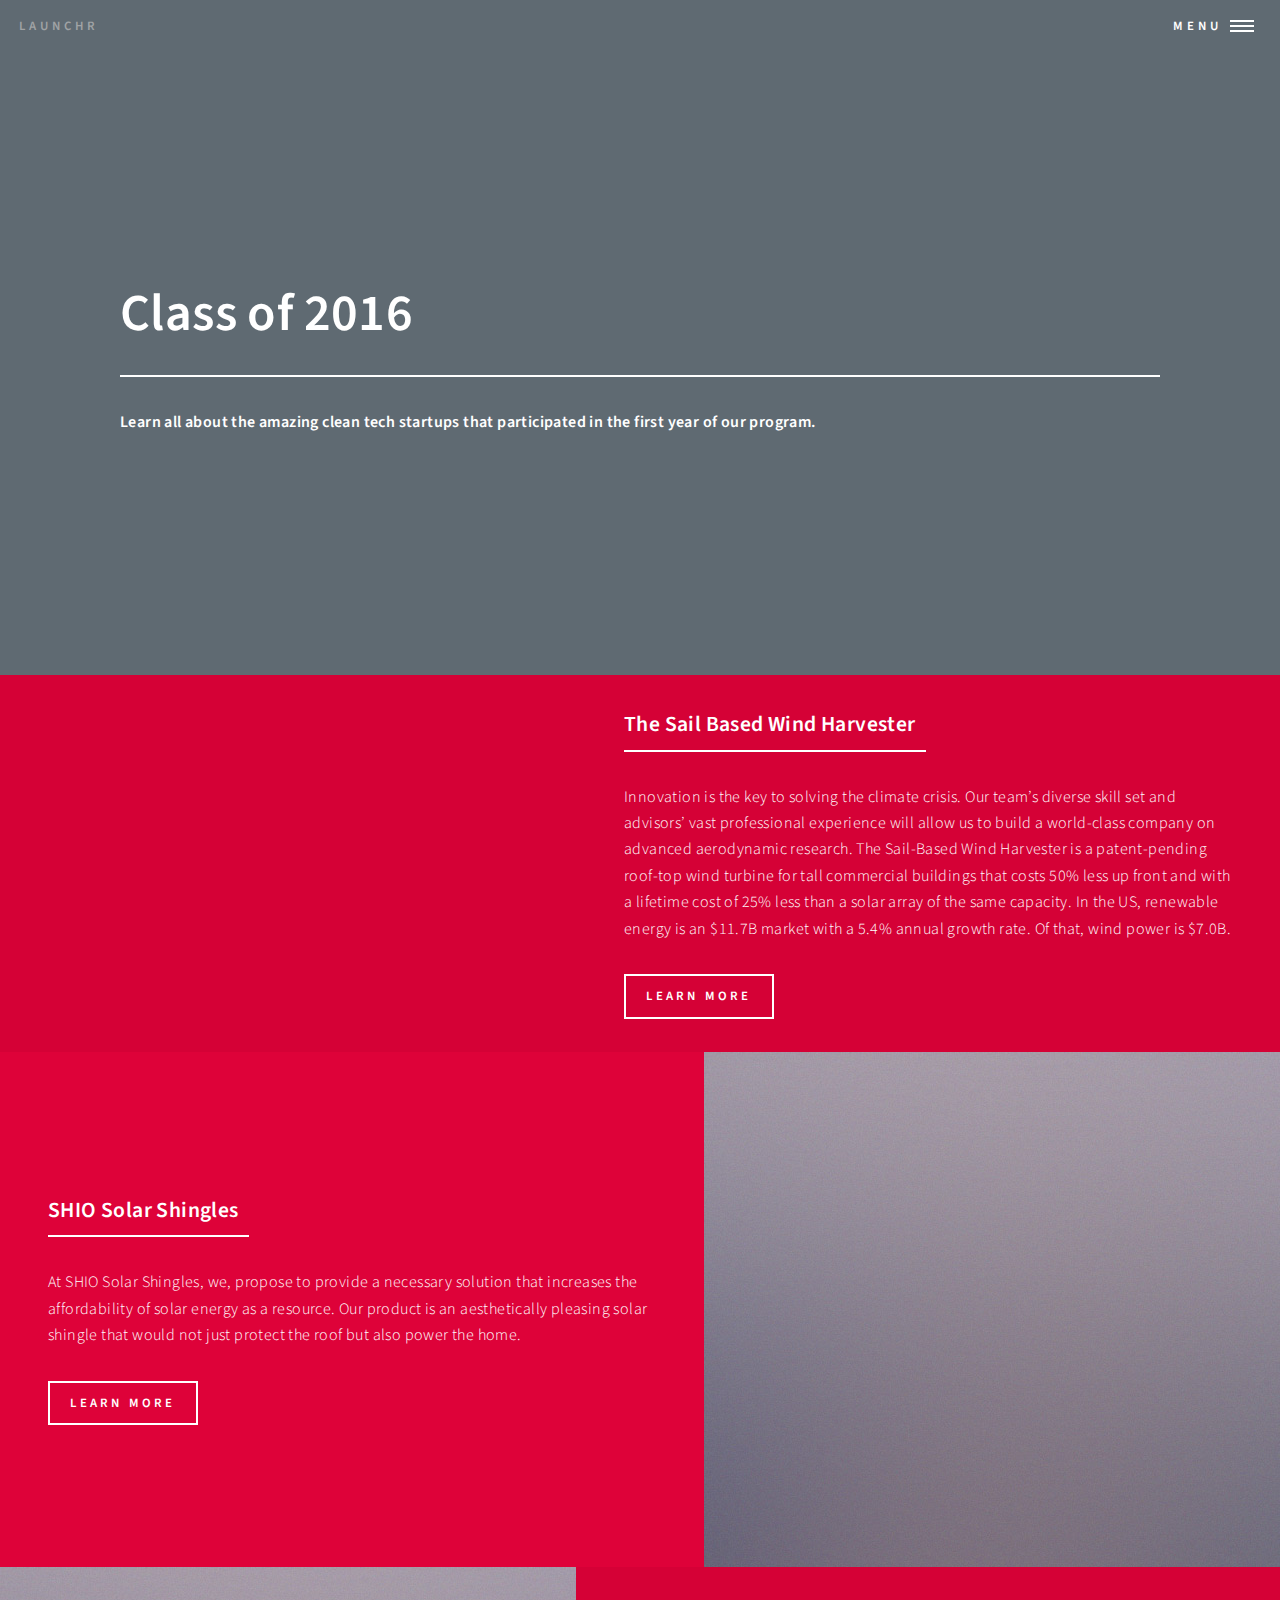
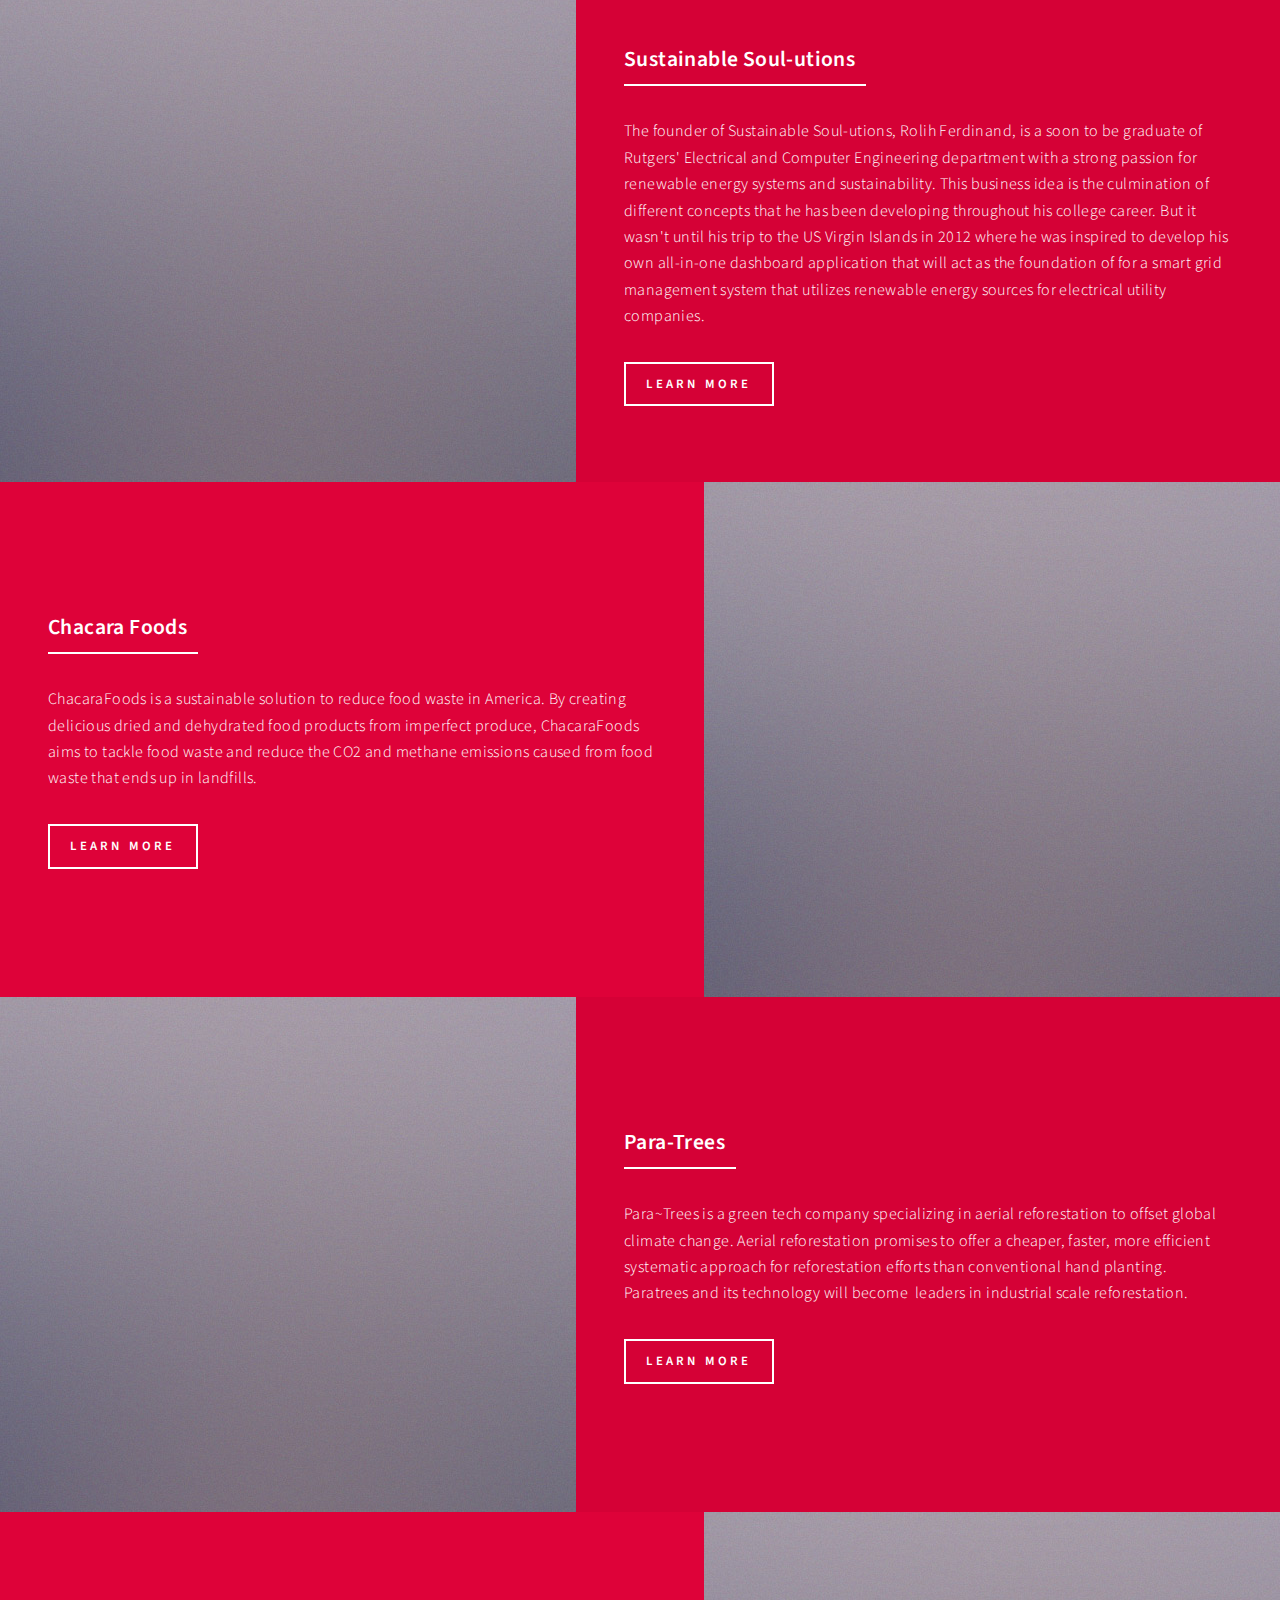
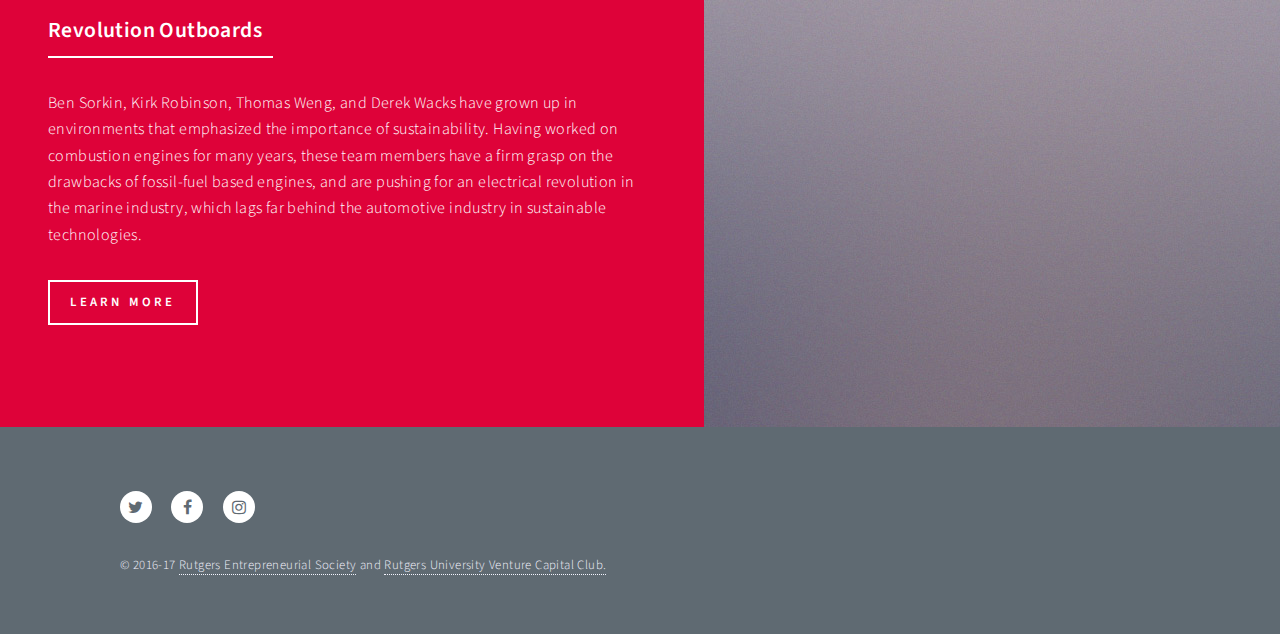
==== commit 58e1f506: "Added content to FAQ page" ====
--- a/class16.html
+++ b/class16.html
@@ -1,18 +1,10 @@
 <!DOCTYPE HTML>
-<!--
-	Forty by HTML5 UP
-	html5up.net | @ajlkn
-	Free for personal and commercial use under the CCA 3.0 license (html5up.net/license)
--->
 <html>
 	<head>
-		<title>Landing - Forty by HTML5 UP</title>
+		<title>LaunchR | Class of 2016</title>
 		<meta charset="utf-8" />
 		<meta name="viewport" content="width=device-width, initial-scale=1, user-scalable=no" />
-		<!--[if lte IE 8]><script src="assets/js/ie/html5shiv.js"></script><![endif]-->
 		<link rel="stylesheet" href="assets/css/main.css" />
-		<!--[if lte IE 9]><link rel="stylesheet" href="assets/css/ie9.css" /><![endif]-->
-		<!--[if lte IE 8]><link rel="stylesheet" href="assets/css/ie8.css" /><![endif]-->
 	</head>
 	<body>
 
@@ -20,9 +12,8 @@
 			<div id="wrapper">
 
 				<!-- Header -->
-				<!-- Note: The "styleN" class below should match that of the banner element. -->
-					<header id="header" class="alt style2">
-						<a href="index.html" class="logo"><strong>Forty</strong> <span>by HTML5 UP</span></a>
+					<header id="header" class="alt">
+						<a href="index.html" class="logo"><span>LaunchR</span></a>
 						<nav>
 							<a href="#menu">Menu</a>
 						</nav>
@@ -32,163 +23,138 @@
 					<nav id="menu">
 						<ul class="links">
 							<li><a href="index.html">Home</a></li>
-							<li><a href="landing.html">Landing</a></li>
-							<li><a href="generic.html">Generic</a></li>
-							<li><a href="elements.html">Elements</a></li>
+							<li><a href="program.html">The Program</a></li>
+							<li><a href="class16.html">Class of 2016</a></li>
+							<li><a href="faq.html">Frequenty Asked Questions</a></li>
+							<li><a href="sponsors.html">Sponsors</a></li>
 						</ul>
 						<ul class="actions vertical">
-							<li><a href="#" class="button special fit">Get Started</a></li>
-							<li><a href="#" class="button fit">Log In</a></li>
+							<li><a href="https://www.f6s.com/launchr/apply" class="button special fit">Apply Now</a></li>
+							<!--<li><a href="#" class="button fit">Log In</a></li>-->
 						</ul>
 					</nav>
 
 				<!-- Banner -->
 				<!-- Note: The "styleN" class below should match that of the header element. -->
-					<section id="banner" class="style2">
+					<section id="banner" class="major">
 						<div class="inner">
 							<span class="image">
-								<img src="images/pic07.jpg" alt="" />
+								<img src="images/class16_header.jpg" alt="" />
 							</span>
 							<header class="major">
-								<h1>Landing</h1>
+								<h1>Class of 2016</h1>
 							</header>
-							<div class="content">
-								<p>Lorem ipsum dolor sit amet nullam consequat<br />
-								sed veroeros. tempus adipiscing nulla.</p>
+							<div >
+								<p><strong>Learn all about the amazing clean tech startups that participated in the first year of our program.</strong></p>
 							</div>
 						</div>
 					</section>
 
 				<!-- Main -->
 					<div id="main">
-
-						<!-- One -->
-							<section id="one">
-								<div class="inner">
-									<header class="major">
-										<h2>Sed amet aliquam</h2>
-									</header>
-									<p>Nullam et orci eu lorem consequat tincidunt vivamus et sagittis magna sed nunc rhoncus condimentum sem. In efficitur ligula tate urna. Maecenas massa vel lacinia pellentesque lorem ipsum dolor. Nullam et orci eu lorem consequat tincidunt. Vivamus et sagittis libero. Nullam et orci eu lorem consequat tincidunt vivamus et sagittis magna sed nunc rhoncus condimentum sem. In efficitur ligula tate urna.</p>
-								</div>
-							</section>
-
-						<!-- Two -->
-							<section id="two" class="spotlights">
+							<section id="one" class="spotlights">
 								<section>
-									<a href="generic.html" class="image">
-										<img src="images/pic08.jpg" alt="" data-position="center center" />
+									<a href="index.html" class="image">
+										<img src="images/wind-harvester.jpg" alt="" data-position="center center" />
 									</a>
 									<div class="content">
 										<div class="inner">
 											<header class="major">
-												<h3>Orci maecenas</h3>
+												<h3>The Sail Based Wind Harvester</h3>
 											</header>
-											<p>Nullam et orci eu lorem consequat tincidunt vivamus et sagittis magna sed nunc rhoncus condimentum sem. In efficitur ligula tate urna. Maecenas massa sed magna lacinia magna pellentesque lorem ipsum dolor. Nullam et orci eu lorem consequat tincidunt. Vivamus et sagittis tempus.</p>
+											<p>Innovation is the key to solving the climate crisis. Our team’s diverse skill set and advisors’ vast professional experience will allow us to build a world-class company on advanced aerodynamic research. The Sail-Based Wind Harvester is a patent-pending roof-top wind turbine for tall commercial buildings that costs 50% less up front and with a lifetime cost of 25% less than a solar array of the same capacity. In the US, renewable energy is an $11.7B market with a 5.4% annual growth rate. Of that, wind power is $7.0B.</p>
 											<ul class="actions">
-												<li><a href="generic.html" class="button">Learn more</a></li>
+												<li><a href="index.html" class="button">Learn more</a></li>
 											</ul>
 										</div>
 									</div>
 								</section>
 								<section>
-									<a href="generic.html" class="image">
+									<a href="index.html" class="image">
 										<img src="images/pic09.jpg" alt="" data-position="top center" />
 									</a>
 									<div class="content">
 										<div class="inner">
 											<header class="major">
-												<h3>Rhoncus magna</h3>
+												<h3>SHIO Solar Shingles</h3>
 											</header>
-											<p>Nullam et orci eu lorem consequat tincidunt vivamus et sagittis magna sed nunc rhoncus condimentum sem. In efficitur ligula tate urna. Maecenas massa sed magna lacinia magna pellentesque lorem ipsum dolor. Nullam et orci eu lorem consequat tincidunt. Vivamus et sagittis tempus.</p>
+											<p>At SHIO Solar Shingles, we, propose to provide a necessary solution that increases the affordability of solar energy as a resource. Our product is an aesthetically pleasing solar shingle that would not just protect the roof but also power the home.</p>
 											<ul class="actions">
-												<li><a href="generic.html" class="button">Learn more</a></li>
+												<li><a href="index.html" class="button">Learn more</a></li>
+											</ul>
+										</div>
+									</div>
+								</section>
+
+								<section>
+									<a href="index.html" class="image">
+										<img src="images/pic09.jpg" alt="" data-position="center center" />
+									</a>
+									<div class="content">
+										<div class="inner">
+											<header class="major">
+												<h3>Sustainable Soul-utions</h3>
+											</header>
+											<p>The founder of Sustainable Soul-utions, Rolih Ferdinand, is a soon to be graduate of Rutgers' Electrical and Computer Engineering department with a strong passion for renewable energy systems and sustainability. This business idea is the culmination of different concepts that he has been developing throughout his college career. But it wasn't until his trip to the US Virgin Islands in 2012 where he was inspired to develop his own all-in-one dashboard application that will act as the foundation of for a smart grid management system that utilizes renewable energy sources for electrical utility companies.</p>
+											<ul class="actions">
+												<li><a href="index.html" class="button">Learn more</a></li>
 											</ul>
 										</div>
 									</div>
 								</section>
 								<section>
-									<a href="generic.html" class="image">
-										<img src="images/pic10.jpg" alt="" data-position="25% 25%" />
+									<a href="index.html" class="image">
+										<img src="images/pic09.jpg" alt="" data-position="top center" />
 									</a>
 									<div class="content">
 										<div class="inner">
 											<header class="major">
-												<h3>Sed nunc ligula</h3>
+												<h3>Chacara Foods</h3>
 											</header>
-											<p>Nullam et orci eu lorem consequat tincidunt vivamus et sagittis magna sed nunc rhoncus condimentum sem. In efficitur ligula tate urna. Maecenas massa sed magna lacinia magna pellentesque lorem ipsum dolor. Nullam et orci eu lorem consequat tincidunt. Vivamus et sagittis tempus.</p>
+											<p>ChacaraFoods is a sustainable solution to reduce food waste in America. By creating delicious dried and dehydrated food products from imperfect produce, ChacaraFoods aims to tackle food waste and reduce the CO2 and methane emissions caused from food waste that ends up in landfills. </p>
 											<ul class="actions">
-												<li><a href="generic.html" class="button">Learn more</a></li>
+												<li><a href="index.html" class="button">Learn more</a></li>
 											</ul>
 										</div>
 									</div>
 								</section>
-							</section>
 
-						<!-- Three -->
-							<section id="three">
-								<div class="inner">
-									<header class="major">
-										<h2>Massa libero</h2>
-									</header>
-									<p>Nullam et orci eu lorem consequat tincidunt vivamus et sagittis libero. Mauris aliquet magna magna sed nunc rhoncus pharetra. Pellentesque condimentum sem. In efficitur ligula tate urna. Maecenas laoreet massa vel lacinia pellentesque lorem ipsum dolor. Nullam et orci eu lorem consequat tincidunt. Vivamus et sagittis libero. Mauris aliquet magna magna sed nunc rhoncus amet pharetra et feugiat tempus.</p>
-									<ul class="actions">
-										<li><a href="generic.html" class="button next">Get Started</a></li>
-									</ul>
-								</div>
+								<section>
+									<a href="index.html" class="image">
+										<img src="images/pic09.jpg" alt="" data-position="center center" />
+									</a>
+									<div class="content">
+										<div class="inner">
+											<header class="major">
+												<h3>Para-Trees</h3>
+											</header>
+											<p>Para~Trees is a green tech company specializing in aerial reforestation to offset global climate change. Aerial reforestation promises to offer a cheaper, faster, more efficient systematic approach for reforestation efforts than conventional hand planting. Paratrees and its technology will become  leaders in industrial scale reforestation.</p>
+											<ul class="actions">
+												<li><a href="index.html" class="button">Learn more</a></li>
+											</ul>
+										</div>
+									</div>
+								</section>
+								<section>
+									<a href="index.html" class="image">
+										<img src="images/pic09.jpg" alt="" data-position="top center" />
+									</a>
+									<div class="content">
+										<div class="inner">
+											<header class="major">
+												<h3>Revolution Outboards</h3>
+											</header>
+											<p>Ben Sorkin, Kirk Robinson, Thomas Weng, and Derek Wacks have grown up in environments that emphasized the importance of sustainability. Having worked on combustion engines for many years, these team members have a firm grasp on the drawbacks of fossil-fuel based engines, and are pushing for an electrical revolution in the marine industry, which lags far behind the automotive industry in sustainable technologies. </p>
+											<ul class="actions">
+												<li><a href="index.html" class="button">Learn more</a></li>
+											</ul>
+										</div>
+									</div>
+								</section>
+								
 							</section>
 
 					</div>
-
-				<!-- Contact -->
-					<section id="contact">
-						<div class="inner">
-							<section>
-								<form method="post" action="#">
-									<div class="field half first">
-										<label for="name">Name</label>
-										<input type="text" name="name" id="name" />
-									</div>
-									<div class="field half">
-										<label for="email">Email</label>
-										<input type="text" name="email" id="email" />
-									</div>
-									<div class="field">
-										<label for="message">Message</label>
-										<textarea name="message" id="message" rows="6"></textarea>
-									</div>
-									<ul class="actions">
-										<li><input type="submit" value="Send Message" class="special" /></li>
-										<li><input type="reset" value="Clear" /></li>
-									</ul>
-								</form>
-							</section>
-							<section class="split">
-								<section>
-									<div class="contact-method">
-										<span class="icon alt fa-envelope"></span>
-										<h3>Email</h3>
-										<a href="#">information@untitled.tld</a>
-									</div>
-								</section>
-								<section>
-									<div class="contact-method">
-										<span class="icon alt fa-phone"></span>
-										<h3>Phone</h3>
-										<span>(000) 000-0000 x12387</span>
-									</div>
-								</section>
-								<section>
-									<div class="contact-method">
-										<span class="icon alt fa-home"></span>
-										<h3>Address</h3>
-										<span>1234 Somewhere Road #5432<br />
-										Nashville, TN 00000<br />
-										United States of America</span>
-									</div>
-								</section>
-							</section>
-						</div>
-					</section>
 
 				<!-- Footer -->
 					<footer id="footer">
@@ -197,11 +163,11 @@
 								<li><a href="#" class="icon alt fa-twitter"><span class="label">Twitter</span></a></li>
 								<li><a href="#" class="icon alt fa-facebook"><span class="label">Facebook</span></a></li>
 								<li><a href="#" class="icon alt fa-instagram"><span class="label">Instagram</span></a></li>
-								<li><a href="#" class="icon alt fa-github"><span class="label">GitHub</span></a></li>
-								<li><a href="#" class="icon alt fa-linkedin"><span class="label">LinkedIn</span></a></li>
+								<!--<li><a href="#" class="icon alt fa-github"><span class="label">GitHub</span></a></li>
+								<li><a href="#" class="icon alt fa-linkedin"><span class="label">LinkedIn</span></a></li>-->
 							</ul>
 							<ul class="copyright">
-								<li>&copy; Untitled</li><li>Design: <a href="https://html5up.net">HTML5 UP</a></li>
+								<li>&copy; 2016-17 <a href="http://rutrep.com">Rutgers Entrepreneurial Society</a> and <a href="http://www.ruventurecapital.com/">Rutgers University Venture Capital Club.</a></li>
 							</ul>
 						</div>
 					</footer>
--- a/assets/css/main.css
+++ b/assets/css/main.css
@@ -2496,7 +2496,6 @@
   -webkit-align-items: center;
   -ms-align-items: center;
   align-items: center;
-  background-image: url("../../images/banner.jpg");
   display: -moz-flex;
   display: -webkit-flex;
   display: -ms-flex;
